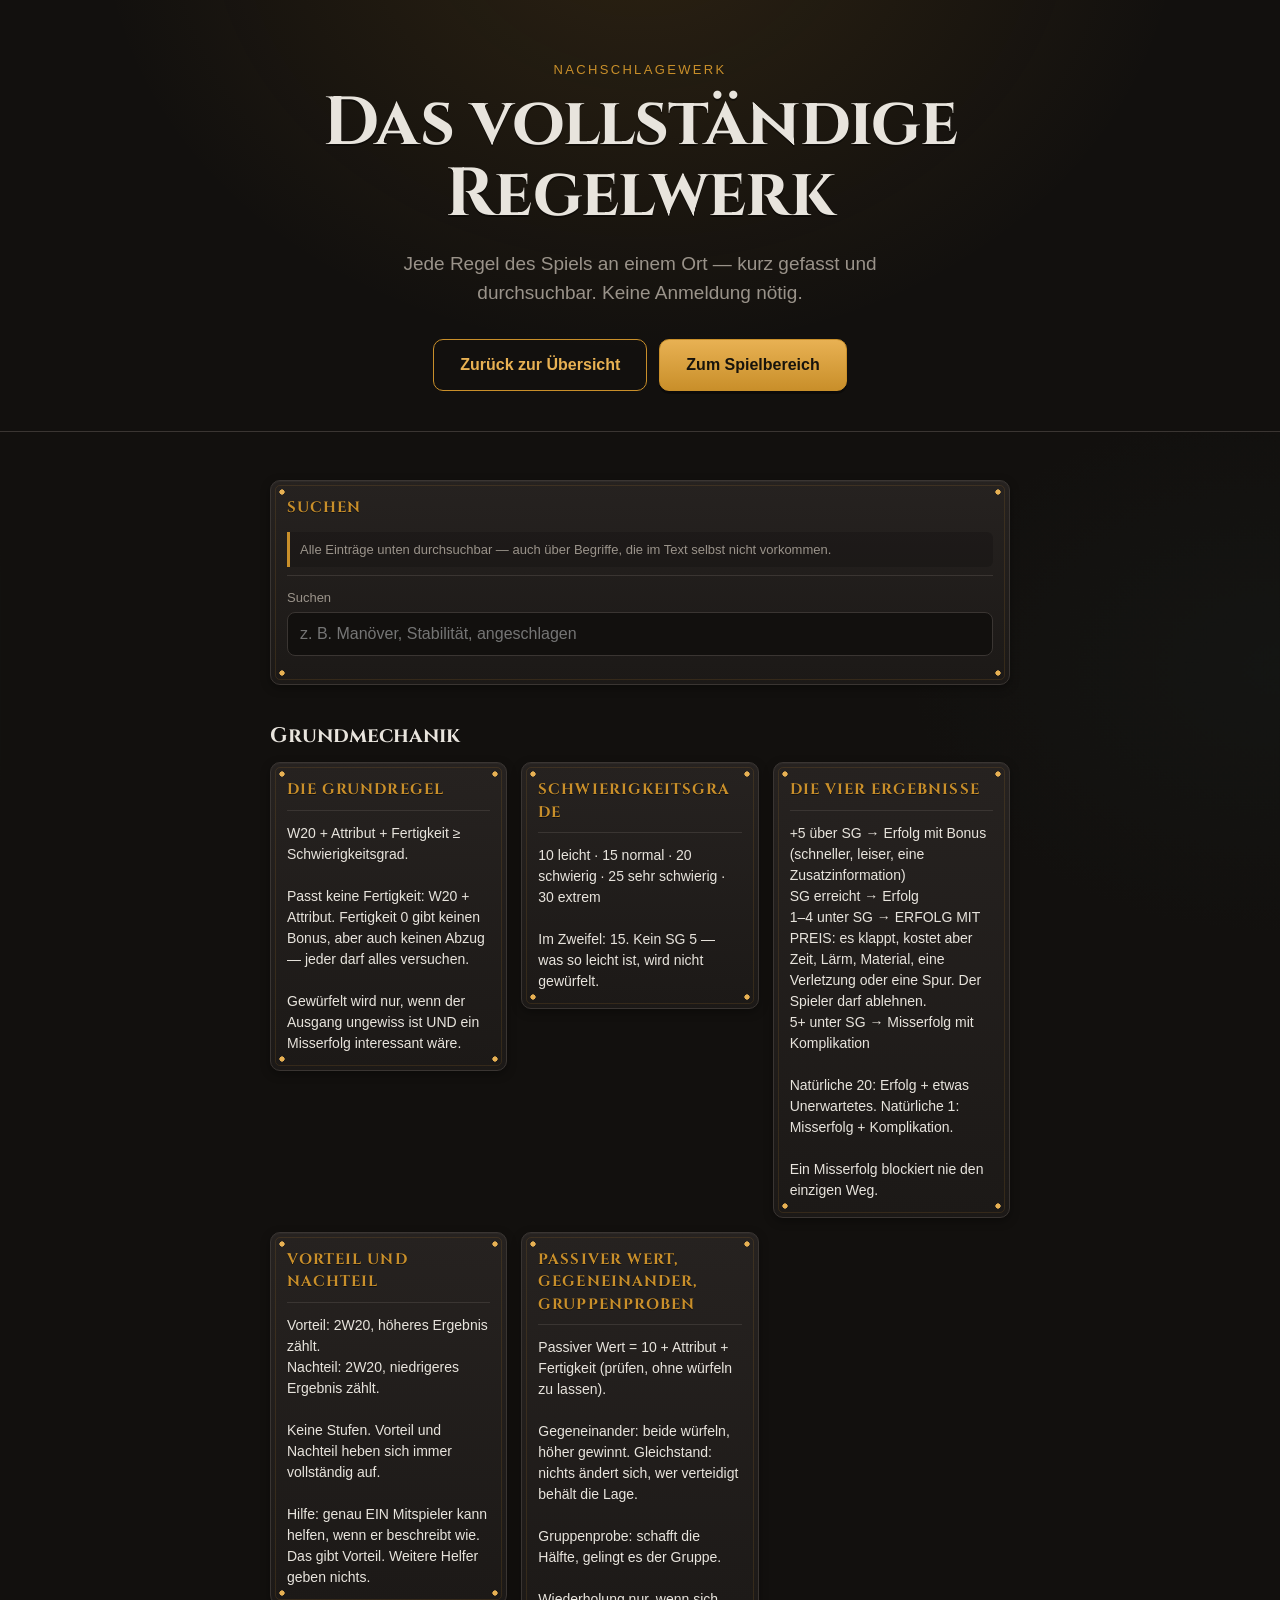
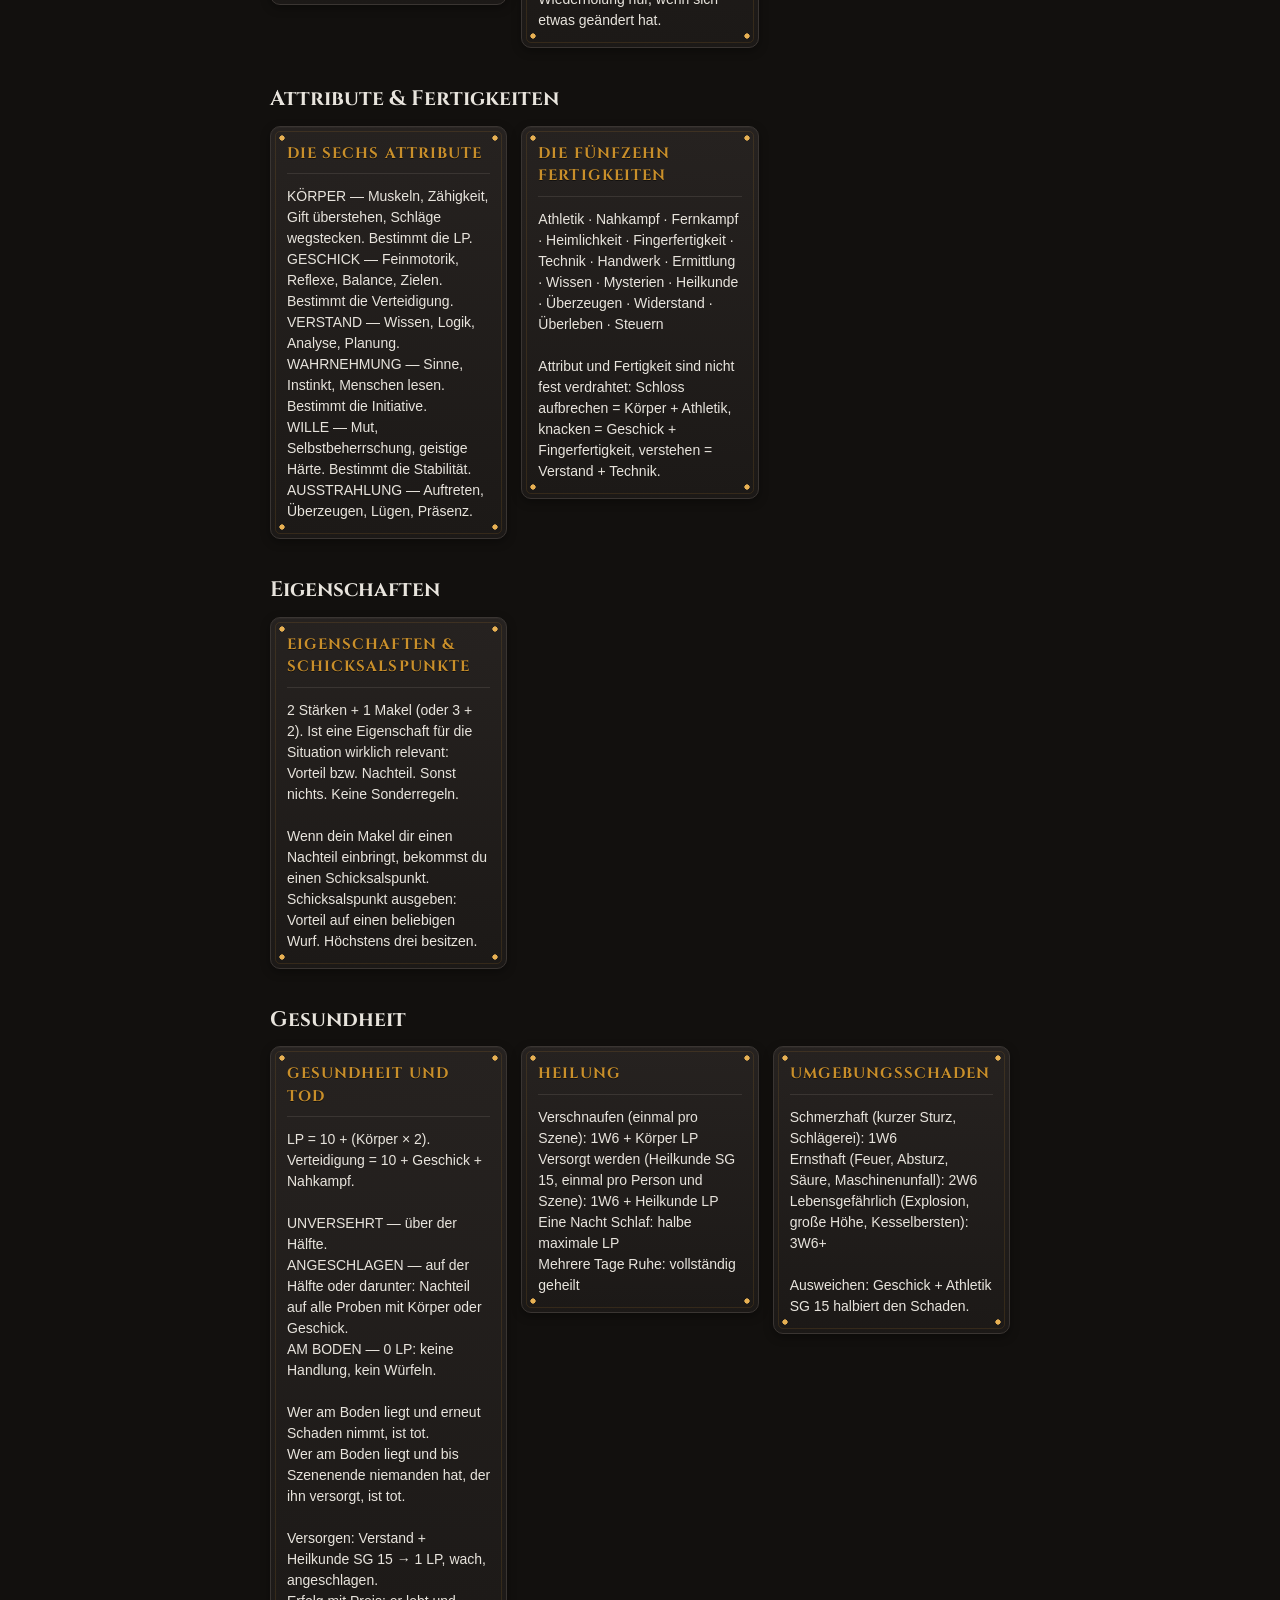
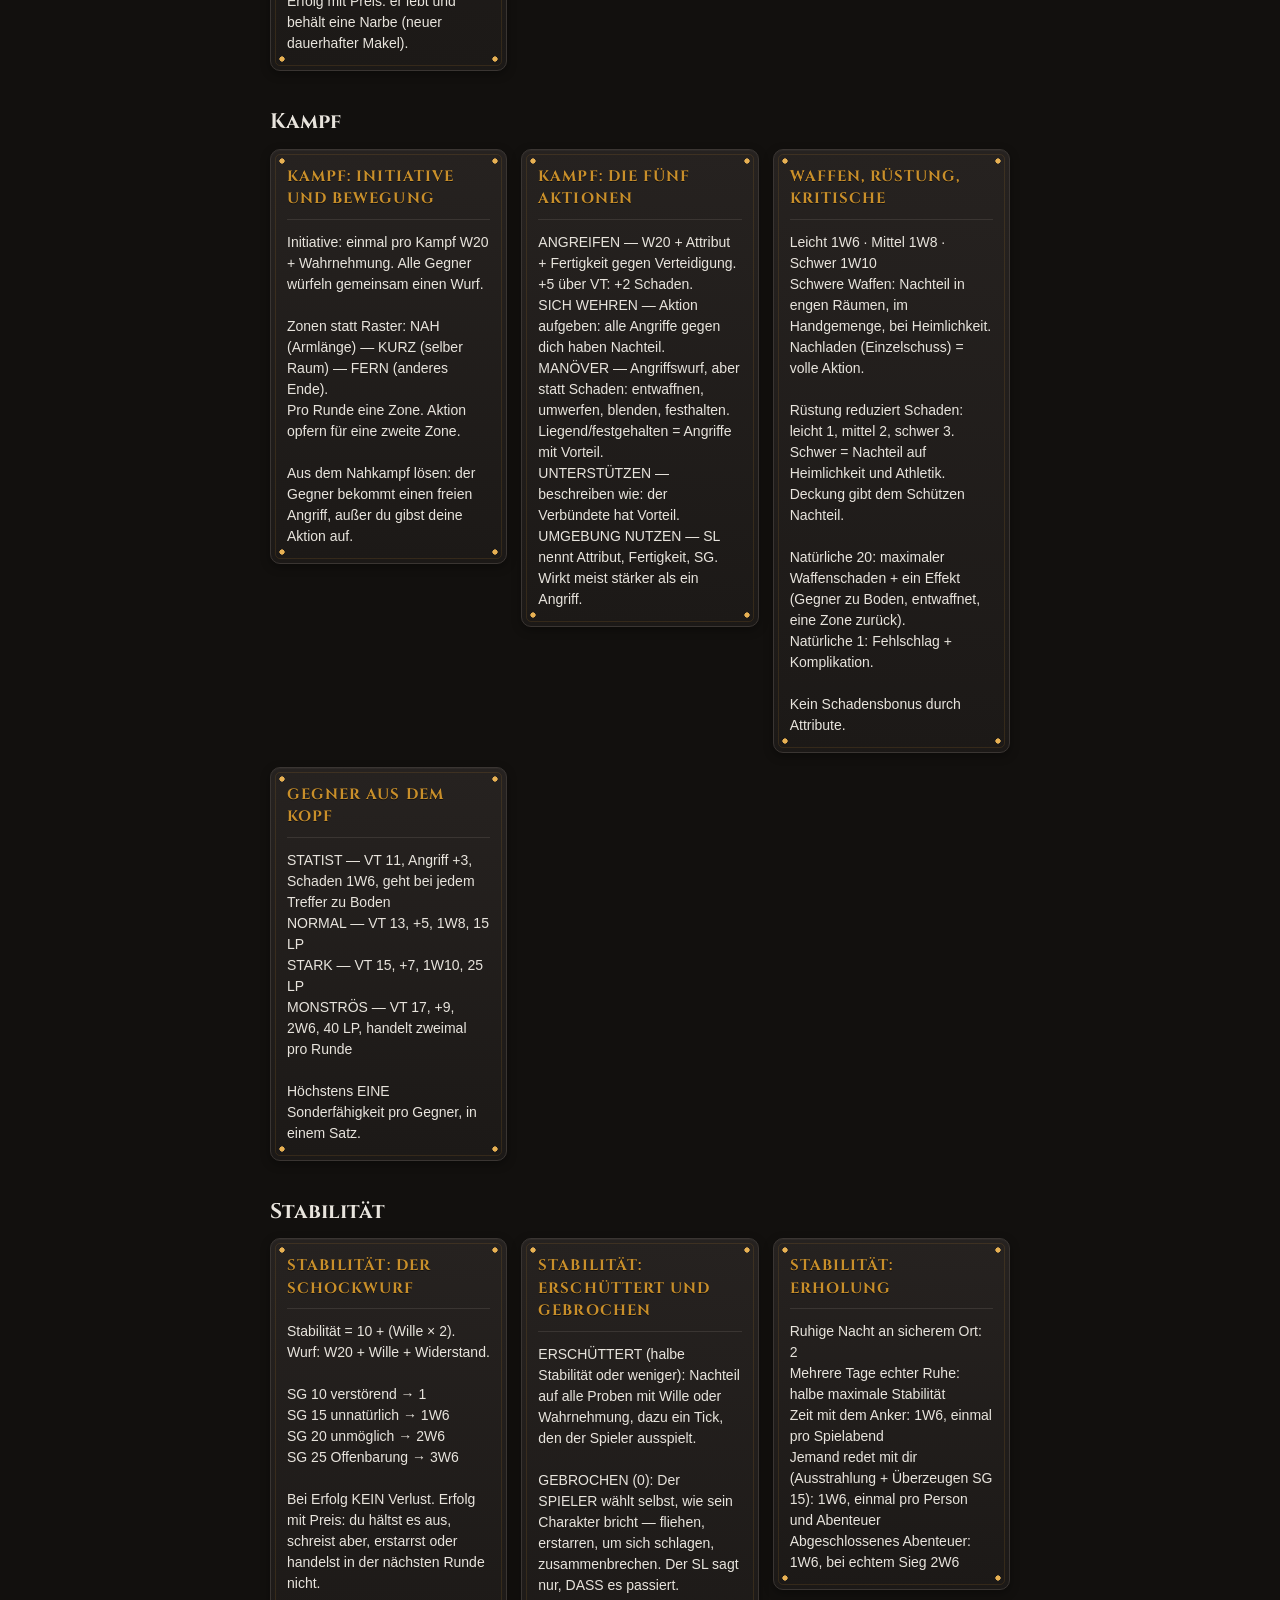
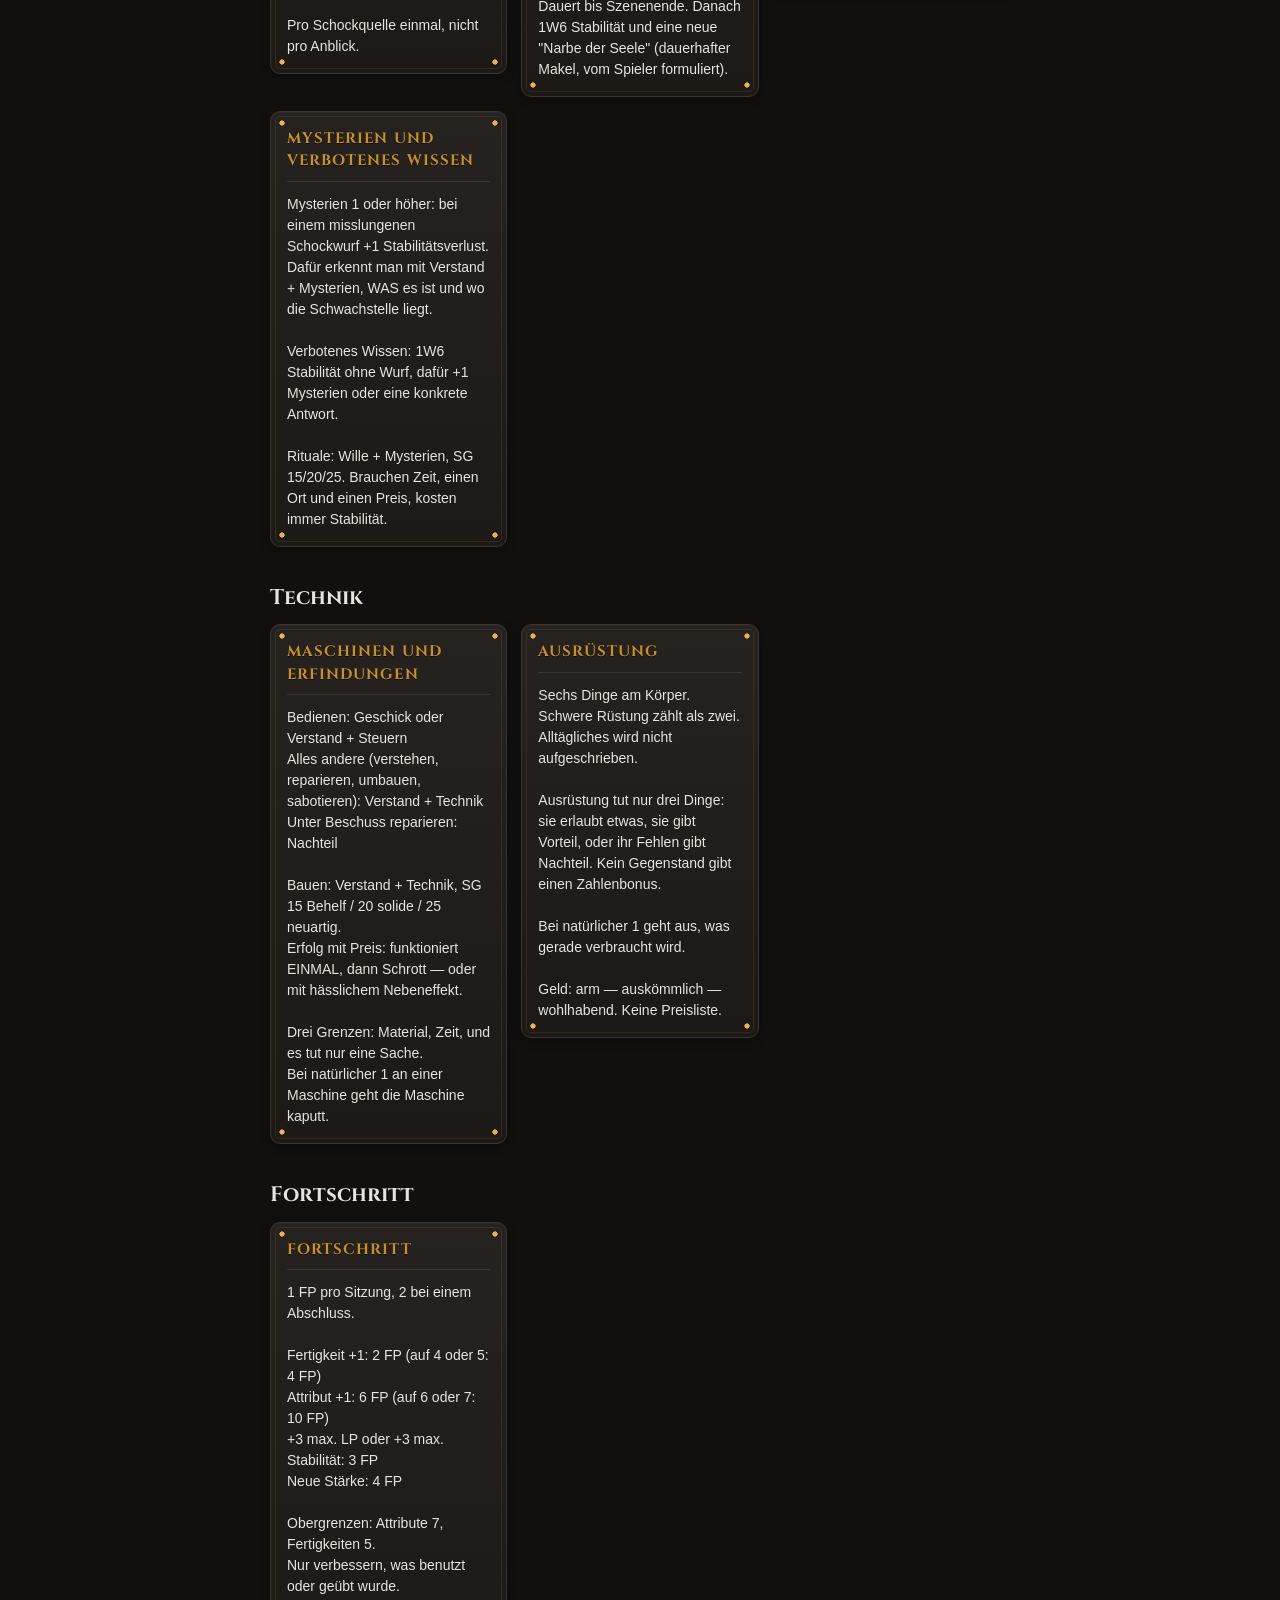
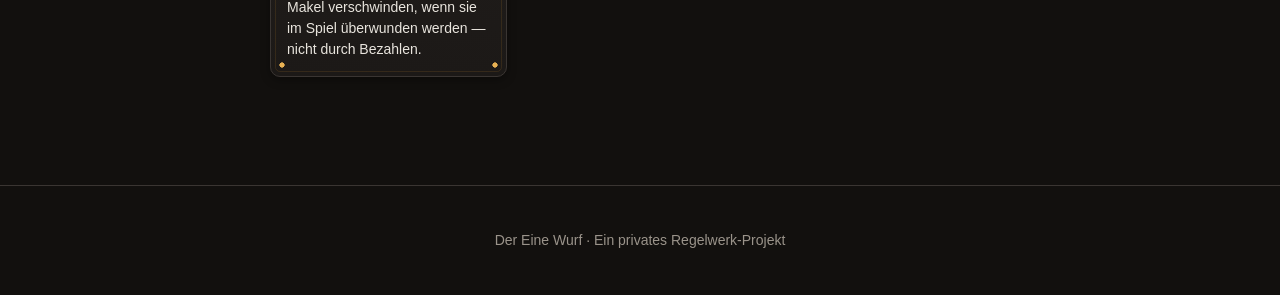
==== regelwerk.html @ 781f80c8 "Mobile Bündigkeit, neutraler Tonfall, Regelwerk auch ohne Anmeldung 1. Mobile Bündigkeit:    - html/" ====
<!DOCTYPE html>
<html lang="de">
<head>
<meta charset="UTF-8">
<meta name="viewport" content="width=device-width, initial-scale=1, viewport-fit=cover">
<title>Der Eine Wurf — vollständiges Regelwerk</title>
<meta name="description" content="Alle Regeln von Der Eine Wurf zum Nachschlagen — kurz, vollständig, durchsuchbar. Keine Anmeldung nötig.">
<meta name="theme-color" content="#12100e">
<link rel="preconnect" href="https://fonts.googleapis.com">
<link rel="preconnect" href="https://fonts.gstatic.com" crossorigin>
<link href="https://fonts.googleapis.com/css2?family=Cinzel:wght@600;700&family=Special+Elite&display=swap" rel="stylesheet">
<link rel="stylesheet" href="stil.css">
<link rel="icon" href="icon-192.png">
</head>
<body class="oeffentlich">

<header class="held" style="padding-bottom:40px">
  <div class="held-innen">
    <p class="held-vorspann">Nachschlagewerk</p>
    <h1>Das vollständige Regelwerk</h1>
    <p class="held-satz">
      Jede Regel des Spiels an einem Ort — kurz gefasst und durchsuchbar.
      Keine Anmeldung nötig.
    </p>
    <div class="held-knoepfe">
      <a class="knopf-gross knopf-hohl" href="index.html">Zurück zur Übersicht</a>
      <a class="knopf-gross" href="spiel.html">Zum Spielbereich</a>
    </div>
  </div>
</header>

<main class="seite">
  <section class="block">
    <div class="karte">
      <div class="karte-kopf">
        <h2>Suchen</h2>
        <span class="hinweis">Alle Einträge unten durchsuchbar — auch über Begriffe, die im Text selbst nicht vorkommen.</span>
      </div>
      <label class="feld">
        <span>Suchen</span>
        <input type="search" id="regel-suche" placeholder="z. B. Manöver, Stabilität, angeschlagen">
      </label>
    </div>

    <div id="regel-liste"></div>
  </section>
</main>

<footer class="fuss">
  <p>Der Eine Wurf · Ein privates Regelwerk-Projekt</p>
</footer>

<script type="module" src="regelwerk.js"></script>
</body>
</html>
---- stil.css ----
/* ============================================================
   DER EINE WURF — gemeinsames Design
   Dunkel, kontraststark, große Tippflächen. Gebaut fürs iPad
   im Halbdunkel am Spieltisch, funktioniert aber auch am
   Rechner und auf dem Telefon.

   Steampunk-Anmutung: Messing, Leder, genietete Platten.
   Alles rein in CSS — keine Bilder, kein Build-Schritt.
   ============================================================ */

:root {
  /* Warmes Schwarz statt kaltem Grau — bei Kerzen- oder
     Lampenlicht wirkt kaltes Grau bläulich und billig */
  --bg:            #12100e;
  --flaeche:       #1c1917;
  --flaeche-hoch:  #262220;
  --linie:         #3a3532;

  --text:          #e8e4dd;
  --text-leise:    #9a938a;

  --messing:       #c98f2a;
  --messing-hell:  #e8b153;
  --rost:          #b4442e;
  --gruen:         #6f9c62;
  /* Grünspan-Türkis statt kaltem Blau — passt zum Messing und
     bleibt trotzdem klar vom Rest unterscheidbar (Zone „Gemeinsam“) */
  --blau:          #4f8f88;
  --blau-hell:     #7bb8ae;

  /* Zusätzliche Farben für die Steampunk-Anmutung */
  --kupfer:        #b5651d;
  --kupfer-hell:   #d98a3d;
  --eisen:         #4a443d;
  --leder:         #191411;
  --leder-hoch:    #221a15;
  --pergament:     #e8dcc0;

  --radius:        10px;
  --tipp:          44px;      /* Mindesthöhe für Finger */

  /* Schriften: Cinzel für Überschriften (geprägte Messingplatte),
     Special Elite fürs Notizbuch (Schreibmaschine). Fällt beides
     sauber auf System-Schriften zurück, falls die Google-Fonts
     nicht laden — z. B. ganz ohne Netz beim ersten Start. */
  --schrift-kopf: 'Cinzel', Georgia, 'Times New Roman', serif;
  --schrift-notiz: 'Special Elite', 'Courier New', monospace;

  color-scheme: dark;
}

/* ------------------------------------------------------------
   WICHTIG: Muss vor allen Layout-Regeln stehen.
   Regeln wie ".anmelde-schirm { display: flex }" sind
   spezifischer als das eingebaute [hidden] des Browsers und
   würden es sonst überschreiben — die vermeintlich versteckten
   Bildschirme blieben dann sichtbar und stapelten sich
   untereinander.
   ------------------------------------------------------------ */
[hidden] { display: none !important; }

* { box-sizing: border-box; }

html, body {
  margin: 0; padding: 0;
  background: var(--bg);
  color: var(--text);
  font-family: -apple-system, BlinkMacSystemFont, "Segoe UI", Roboto, sans-serif;
  font-size: 17px; line-height: 1.5;
  touch-action: manipulation;
  -webkit-text-size-adjust: 100%;
  /* Ein einzelnes zu langes Wort (lange deutsche Komposita,
     eine URL) darf nie die Seite breiter machen als der
     Bildschirm — bricht nötigenfalls mitten im Wort um. */
  overflow-wrap: anywhere;
  /* Sicherheitsnetz: Sollte trotzdem irgendwo ein Element zu
     breit werden, entsteht ein abgeschnittenes Element statt
     einer seitwärts scrollbaren, wackelnden Seite. */
  overflow-x: hidden;
}

/* Ein Hauch Dampf im Hintergrund der ganzen App — sehr schwach,
   damit Text darüber immer noch bequem lesbar bleibt. */
body {
  /* Kein "background-attachment: fixed" — das ist auf iOS Safari
     (dem Zielgerät) ruckelig und kann beim Scrollen zu
     Darstellungsfehlern führen. Der Verlauf scrollt einfach mit,
     das fällt bei so schwacher Deckkraft nicht auf. */
  background:
    radial-gradient(ellipse 900px 500px at 15% -10%, rgba(201,143,42,0.05), transparent 60%),
    radial-gradient(ellipse 700px 500px at 100% 10%, rgba(79,143,136,0.04), transparent 55%),
    var(--bg);
}

a { color: var(--messing-hell); }

h1, h2, .karte-kopf h2, .zone-knopf, .kopf-marke {
  font-family: var(--schrift-kopf);
}

/* ============================================================
   ÖFFENTLICHE SEITE
   ============================================================ */

.held {
  padding: calc(60px + env(safe-area-inset-top)) 20px 60px;
  border-bottom: 1px solid var(--linie);
  background:
    radial-gradient(ellipse at 50% -20%, rgba(201,143,42,0.14), transparent 60%),
    var(--bg);
}

.held-innen { max-width: 720px; margin: 0 auto; text-align: center; }

.held-vorspann {
  margin: 0 0 8px;
  font-size: 13px; letter-spacing: 0.18em; text-transform: uppercase;
  color: var(--messing);
}

.held h1 {
  margin: 0 0 20px;
  font-size: clamp(38px, 9vw, 68px);
  line-height: 1.05;
  letter-spacing: -0.01em;
  font-weight: 700;
  text-shadow: 0 2px 0 rgba(0,0,0,0.4);
}

.held-satz {
  margin: 0 auto 32px;
  max-width: 520px;
  font-size: 19px;
  color: var(--text-leise);
}

.held-knoepfe { display: flex; gap: 12px; justify-content: center; flex-wrap: wrap; }

.knopf-gross {
  display: inline-flex; align-items: center;
  min-height: 52px; padding: 0 26px;
  border: 1px solid var(--messing);
  border-radius: var(--radius);
  background: linear-gradient(180deg, var(--messing-hell), var(--messing));
  color: #17130c;
  font-size: 16px; font-weight: 700;
  text-decoration: none;
  box-shadow: 0 3px 0 rgba(0,0,0,0.35);
}

.knopf-hohl { background: transparent; color: var(--messing-hell); box-shadow: none; }

.seite { max-width: 780px; margin: 0 auto; padding: 0 20px 60px; }

.block { padding: 48px 0; border-bottom: 1px solid var(--linie); }
.block:last-child { border-bottom: none; }

.block h2 {
  margin: 0 0 18px;
  font-size: 14px; letter-spacing: 0.14em; text-transform: uppercase;
  color: var(--messing);
}

h3.unter {
  margin: 36px 0 10px;
  font-size: 21px;
  color: var(--text);
  font-family: var(--schrift-kopf);
}

.gross { font-size: 19px; }
.leise { color: var(--text-leise); font-size: 15px; }

/* Die Grundformel */
.formel {
  margin: 8px 0 10px;
  padding: 24px 16px;
  border: 1px solid var(--messing);
  border-radius: var(--radius);
  background: rgba(201,143,42,0.07);
  text-align: center;
  font-size: clamp(17px, 4.2vw, 26px);
  font-weight: 700;
  letter-spacing: 0.01em;
  font-family: var(--schrift-kopf);
}
.formel-fuss { margin: 0 0 8px; text-align: center; color: var(--text-leise); font-size: 14px; }

/* Info-Karten */
.karten-gitter, .zwei-spalten {
  display: grid; gap: 12px; margin-top: 20px;
  grid-template-columns: repeat(auto-fit, minmax(240px, 1fr));
}

.info-karte {
  padding: 16px;
  border: 1px solid var(--linie); border-left: 3px solid var(--messing);
  border-radius: 0 var(--radius) var(--radius) 0;
  background: linear-gradient(180deg, var(--flaeche-hoch), var(--flaeche));
}
.info-karte h3 { margin: 0 0 6px; font-size: 16px; color: var(--messing-hell); font-family: var(--schrift-kopf); }
.info-karte p  { margin: 0; font-size: 15px; }

/* Fertigkeits-Marken */
.marken { display: flex; flex-wrap: wrap; gap: 6px; margin: 12px 0; }
.marken span {
  padding: 5px 11px;
  border: 1px solid var(--linie); border-radius: 20px;
  background: var(--flaeche);
  font-size: 14px;
}

/* Schwierigkeitsleiste */
.sg-leiste { display: grid; gap: 6px; grid-template-columns: repeat(auto-fit, minmax(110px, 1fr)); }
.sg-leiste > div {
  padding: 12px 8px; text-align: center;
  border: 1px solid var(--linie); border-top: 2px solid var(--messing);
  border-radius: 8px; background: var(--bg);
}
.sg-leiste b { display: block; font-size: 24px; color: var(--messing); font-family: var(--schrift-kopf); }
.sg-leiste span { font-size: 13px; color: var(--text-leise); }

/* --- Wappen: rundes Messing-Emblem für die sechs Attribute auf
   der öffentlichen Regelseite. Reine CSS/SVG-Grafik, kein Bild. --- */
.attribut-schild {
  display: flex; gap: 14px; align-items: center;
}
/* "min-width: 0" statt des Flexbox-Standards "auto": ohne das
   verweigert der Textblock das Schrumpfen unter seine eigene
   Inhaltsbreite und drückt das Wappen auf schmalen Bildschirmen
   aus der Zeile bzw. läuft selbst über den Kartenrand hinaus. */
.attribut-schild-text { min-width: 0; }
.wappen {
  flex: 0 0 auto; width: 52px; height: 52px; border-radius: 50%;
  display: grid; place-items: center;
  background: radial-gradient(circle at 35% 30%, var(--flaeche-hoch), var(--bg) 75%);
  box-shadow: 0 0 0 2px var(--linie), 0 0 0 4px rgba(201,143,42,0.25), 0 2px 6px rgba(0,0,0,0.4);
  color: var(--messing-hell);
}
.wappen svg { width: 26px; height: 26px; }
.attribut-schild-text h3 { margin: 0 0 4px; font-size: 16px; color: var(--messing-hell); font-family: var(--schrift-kopf); }
.attribut-schild-text p  { margin: 0; font-size: 14px; color: var(--text-leise); }

/* --- Schritt-Kette: nummerierte Zeitachse (z. B. Charaktererstellung
   in fünf Schritten) statt einer trockenen Aufzählung. --- */
.schritt-kette { display: flex; flex-direction: column; }
.schritt-glied { display: flex; gap: 16px; padding-bottom: 22px; position: relative; }
.schritt-glied:last-child { padding-bottom: 0; }
.schritt-glied::before {
  /* die Verbindungslinie zum nächsten Glied */
  content: ""; position: absolute; left: 19px; top: 40px; bottom: 0;
  width: 2px; background: var(--linie);
}
.schritt-glied:last-child::before { display: none; }
.schritt-nr {
  flex: 0 0 auto; width: 40px; height: 40px; border-radius: 50%;
  display: grid; place-items: center; z-index: 1;
  background: linear-gradient(180deg, var(--messing-hell), var(--messing));
  color: #17130c; font-family: var(--schrift-kopf); font-weight: 700; font-size: 17px;
  box-shadow: 0 0 0 3px var(--bg);
}
.schritt-text { padding-top: 6px; min-width: 0; }
.schritt-text h3 { margin: 0 0 4px; font-size: 17px; font-family: var(--schrift-kopf); }
.schritt-text p { margin: 0; font-size: 15px; color: var(--text-leise); }

/* Ergebnisleiter */
.ergebnis-leiter { display: grid; gap: 8px; }
.stufe {
  padding: 12px 14px;
  border-left: 4px solid var(--linie);
  background: var(--bg); border-radius: 0 8px 8px 0;
}
.stufe b { display: block; font-size: 15px; margin-bottom: 3px; }
.stufe span { font-size: 15px; color: var(--text-leise); }
.stufe.gut     { border-left-color: var(--gruen); }
.stufe.mittel  { border-left-color: var(--messing); }
.stufe.schlecht{ border-left-color: var(--rost); }

/* Zustandsleiter */
.zustand-leiter { display: grid; gap: 6px; margin: 12px 0; }
.zustand-leiter > div {
  display: flex; gap: 12px; align-items: baseline; flex-wrap: wrap;
  padding: 10px 14px; border-radius: 8px; background: var(--bg);
  border-left: 4px solid var(--gruen);
}
.zustand-leiter .warn   { border-left-color: var(--messing); }
.zustand-leiter .gefahr { border-left-color: var(--rost); }
.zustand-leiter span { font-size: 14px; color: var(--text-leise); }

/* Beispielszene */
.szene {
  padding: 18px;
  border: 1px solid var(--linie); border-radius: var(--radius);
  background: var(--flaeche);
}
.szene p { margin: 0 0 12px; font-size: 16px; }
.szene p:last-child { margin-bottom: 0; }
.wer {
  display: inline-block; min-width: 76px; margin-right: 8px;
  font-size: 12px; font-weight: 700; letter-spacing: 0.06em; text-transform: uppercase;
}
.wer.sl { color: var(--messing); }
.wer.sp { color: var(--blau-hell); }

.block-abschluss { text-align: center; }
.block-abschluss .held-knoepfe { margin-top: 22px; }

.fuss {
  padding: 30px 20px calc(30px + env(safe-area-inset-bottom));
  border-top: 1px solid var(--linie);
  text-align: center; color: var(--text-leise); font-size: 14px;
}

/* ============================================================
   SPIELBEREICH
   ============================================================ */

/* Grosszügig bemessen für den seltenen Fall, dass Speicherleiste
   UND aufgeklappte Würfelleiste gleichzeitig zu sehen sind —
   in den meisten Fällen bleibt dadurch etwas Luft am Fuß der
   Seite, was unkritisch ist. */
.app { padding-bottom: calc(210px + env(safe-area-inset-bottom)); }

/* --- Kopfzeile --- */
.kopf {
  position: sticky; top: 0; z-index: 20;
  display: flex; align-items: center; justify-content: space-between; gap: 12px;
  padding: calc(10px + env(safe-area-inset-top)) 14px 10px;
  background: var(--bg); border-bottom: 1px solid var(--linie);
}
/* Der linke Block (Marke + Rundenname) darf schrumpfen und mit
   "…" abschneiden, statt die Kopfzeile aufzudrücken — ohne
   "min-width: 0" ignoriert ein Flex-Kind das und läuft über,
   z. B. bei einem langen selbstgewählten Rundennamen. */
.kopf > div:first-child { min-width: 0; overflow: hidden; }
.kopf-marke { font-size: 14px; letter-spacing: 0.06em; text-transform: uppercase; color: var(--messing); font-weight: 700; }
.kopf-info {
  font-size: 12px; color: var(--text-leise);
  overflow: hidden; text-overflow: ellipsis; white-space: nowrap;
}
.kopf-rechts { display: flex; align-items: center; gap: 8px; flex: 0 0 auto; flex-wrap: wrap; justify-content: flex-end; }

/* --- Zonenumschalter (Spieler / Geteilt / Spielleiter) --- */
.zonen {
  display: flex; gap: 4px; padding: 8px 10px;
  background: var(--bg); border-bottom: 1px solid var(--linie);
  position: sticky; top: calc(56px + env(safe-area-inset-top)); z-index: 19;
  overflow-x: auto;
}
.zone-knopf {
  flex: 0 0 auto; min-height: var(--tipp); padding: 0 16px;
  border: 1px solid var(--linie); border-radius: var(--radius);
  background: var(--flaeche); color: var(--text-leise);
  font-size: 15px; font-weight: 600; cursor: pointer;
}
.zone-knopf.aktiv { background: linear-gradient(180deg, var(--messing-hell), var(--messing)); border-color: var(--messing); color: #17130c; }
.zone-knopf.geteilt.aktiv { background: linear-gradient(180deg, var(--blau-hell), var(--blau)); border-color: var(--blau); color: #0d1418; }

/* --- Untertabs innerhalb einer Zone --- */
.untertabs { display: flex; gap: 6px; flex-wrap: wrap; margin-bottom: 14px; }
.untertab {
  min-height: 38px; padding: 0 14px;
  border: 1px solid var(--linie); border-radius: 20px;
  background: transparent; color: var(--text-leise);
  font-family: inherit; font-size: 14px; cursor: pointer;
}
.untertab.aktiv { border-color: var(--messing); color: var(--messing-hell); background: rgba(201,143,42,0.1); }

.inhalt { max-width: 980px; margin: 0 auto; padding: 14px 10px 24px; }
.ansicht { display: none; }
.ansicht.aktiv { display: block; }

/* --- Karten — genietete Messingplatten ---
   Vier kleine „Nieten" in den Ecken plus ein doppelter Rahmen
   erzeugen den Eindruck einer angeschraubten Platte, ganz ohne
   Bilder: vier radiale Farbverläufe plus ein Verlauf für die
   Fläche selbst, übereinandergelegt. */
.karte {
  position: relative;
  background:
    radial-gradient(circle 2.6px at 11px 11px, var(--messing-hell) 97%, transparent 100%),
    radial-gradient(circle 2.6px at calc(100% - 11px) 11px, var(--messing-hell) 97%, transparent 100%),
    radial-gradient(circle 2.6px at 11px calc(100% - 11px), var(--messing-hell) 97%, transparent 100%),
    radial-gradient(circle 2.6px at calc(100% - 11px) calc(100% - 11px), var(--messing-hell) 97%, transparent 100%),
    linear-gradient(180deg, var(--flaeche-hoch), var(--flaeche));
  border: 1px solid var(--linie);
  outline: 1px solid rgba(201,143,42,0.14);
  outline-offset: -6px;
  border-radius: var(--radius);
  padding: 16px; margin-bottom: 14px;
  box-shadow: 0 3px 10px rgba(0,0,0,0.35), inset 0 1px 0 rgba(255,255,255,0.03);
}
.karte-kopf {
  display: flex; align-items: baseline; justify-content: space-between;
  gap: 10px; flex-wrap: wrap; margin-bottom: 12px;
  padding-bottom: 8px; border-bottom: 1px solid var(--linie);
}
.karte-kopf h2 {
  margin: 0; font-size: 15px; letter-spacing: 0.07em;
  text-transform: uppercase; color: var(--messing);
  text-shadow: 0 1px 0 rgba(0,0,0,0.5);
}
.karte-geteilt { border-color: rgba(79,143,136,0.5); }
.karte-geteilt .karte-kopf h2 { color: var(--blau-hell); }

/* --- Hinweis im Kartenkopf: eigenes kleines Schild statt
   loser Fließtext direkt unter der Überschrift --- */
.hinweis {
  flex: 1 1 100%; margin-top: 2px;
  padding: 8px 10px;
  border-left: 3px solid var(--messing);
  background: rgba(0,0,0,0.18);
  border-radius: 0 6px 6px 0;
  font-size: 13px; color: var(--text-leise);
}

/* --- Hinweis-Schild: ein umrahmter Kasten für erklärenden Text
   MITTEN in einer Karte — ersetzt den bisherigen Fließtext
   (<p class="leise">) an Stellen, die eine Regel erklären. --- */
.hinweis-schild {
  display: flex; gap: 9px; align-items: flex-start;
  margin: 10px 0; padding: 10px 12px;
  border: 1px dashed var(--kupfer);
  border-radius: 8px;
  background: rgba(181,101,29,0.08);
  font-size: 13px; line-height: 1.45; color: var(--text-leise);
}
.hinweis-schild::before {
  content: "⚙"; flex: 0 0 auto; font-size: 15px; line-height: 1.3;
  color: var(--kupfer-hell);
}
.hinweis-schild b, .hinweis-schild strong { color: var(--text); }

/* --- Warnschild: für Zustandsmeldungen (angeschlagen,
   erschüttert, gebrochen) — fällt bewusst mehr auf als der
   ruhige Hinweis-Kasten. --- */
.warnschild {
  margin: 10px 0; padding: 10px 12px;
  border: 1px solid var(--messing-hell); border-left: 4px solid var(--messing-hell);
  border-radius: 0 8px 8px 0;
  background: rgba(232,177,83,0.09);
  font-size: 14px; line-height: 1.4;
}
.warnschild.kritisch {
  border-color: var(--rost); border-left-color: var(--rost);
  background: rgba(180,68,46,0.14);
}

/* --- Responsives Kartenraster ---
   Gruppiert mehrere Karten so, dass sie auf Tablet/Desktop
   nebeneinander sitzen, auf dem Telefon aber sauber stapeln.
   .karte-breit lässt eine einzelne Karte die volle Breite
   beanspruchen, auch innerhalb des Rasters. */
.bogen-gitter {
  display: grid; gap: 14px; grid-template-columns: 1fr;
  align-items: start;
}
.bogen-gitter .karte,
.bogen-gitter .eintrag { margin-bottom: 0; }
.karte-breit { grid-column: 1 / -1; }

@media (min-width: 700px) {
  .bogen-gitter { grid-template-columns: 1fr 1fr; }
}
@media (min-width: 1100px) {
  .bogen-gitter.gitter-drei { grid-template-columns: 1fr 1fr 1fr; }
}

/* --- Felder --- */
.feld { display: block; margin-bottom: 12px; }
.feld > span { display: block; margin-bottom: 4px; font-size: 13px; color: var(--text-leise); }

.feld input, .feld textarea, .feld select,
.zeile-eingabe input, .zeile-eingabe select {
  width: 100%; min-height: var(--tipp); padding: 10px 12px;
  border: 1px solid var(--linie); border-radius: 8px;
  background: var(--bg); color: var(--text);
  font-family: inherit; font-size: 16px;  /* unter 16px zoomt iOS hinein */
  resize: vertical;
}
.feld textarea { min-height: 64px; line-height: 1.45; }
.feld input:focus, .feld textarea:focus, .feld select:focus { outline: 2px solid var(--messing); outline-offset: -2px; }
.feld-betont input, .feld-betont textarea { border-color: var(--rost); }

.zeile-eingabe { display: flex; gap: 8px; margin-bottom: 10px; flex-wrap: wrap; }
.zeile-eingabe input, .zeile-eingabe select { flex: 1; min-width: 140px; }

/* --- Notizbuch: liniertes Blatt in Leder-Optik.
   Reine CSS-Musterung — ein sich wiederholender Verlauf simuliert
   die Linien, die Zeilenhöhe ist auf den Abstand abgestimmt. --- */
.notizbuch-feld {
  width: 100%; min-height: 200px; padding: 14px 16px 14px 44px;
  border: 1px solid var(--linie); border-radius: 8px;
  background:
    repeating-linear-gradient(var(--leder) 0 31px, rgba(232,220,192,0.08) 31px 32px),
    linear-gradient(180deg, var(--leder-hoch), var(--leder));
  color: var(--pergament);
  font-family: var(--schrift-notiz); font-size: 15px; line-height: 32px;
  resize: vertical;
  position: relative;
  box-shadow: inset 0 0 0 1px rgba(0,0,0,0.3);
}
.notizbuch-feld:focus { outline: 2px solid var(--kupfer); outline-offset: -2px; }
.notizbuch-umriss { position: relative; }
.notizbuch-umriss::before {
  /* der rote Merkfaden am linken Rand, wie in einem alten Kladdenheft */
  content: ""; position: absolute; left: 32px; top: 8px; bottom: 8px; width: 1px;
  background: rgba(180,68,46,0.45); z-index: 1; pointer-events: none;
}

/* --- Knöpfe --- */
.knopf, .knopf-klein {
  border: 1px solid var(--linie); border-radius: 8px;
  background: var(--flaeche-hoch); color: var(--text);
  font-family: inherit; font-weight: 600; cursor: pointer;
}
.knopf { min-height: var(--tipp); padding: 0 18px; font-size: 15px; }
.knopf-klein { min-height: 34px; padding: 0 12px; font-size: 13px; }
.knopf:active, .knopf-klein:active { background: var(--messing); color: #17130c; }
.knopf-haupt { background: linear-gradient(180deg, var(--messing-hell), var(--messing)); border-color: var(--messing); color: #17130c; box-shadow: 0 2px 0 rgba(0,0,0,0.3); }
.knopf-haupt:active { background: var(--messing); box-shadow: none; transform: translateY(2px); }
.knopf-gefahr { border-color: var(--rost); color: #e59b8a; }
.knopf:disabled, .knopf-klein:disabled { opacity: 0.4; cursor: not-allowed; }

.knopf-gitter { display: grid; grid-template-columns: repeat(auto-fill, minmax(150px, 1fr)); gap: 8px; }
.knopf-gitter button {
  min-height: 52px; border: 1px solid var(--linie); border-radius: 8px;
  background: var(--flaeche-hoch); color: var(--text);
  font-family: inherit; font-size: 15px; font-weight: 600; cursor: pointer;
}
.knopf-gitter button:active { background: var(--messing); color: #17130c; }

/* --- Listen --- */
.liste { list-style: none; margin: 0; padding: 0; }
.liste li {
  display: flex; align-items: flex-start; gap: 10px;
  padding: 10px 0; border-top: 1px solid var(--linie); font-size: 15px;
}
.liste li:first-child { border-top: none; }
.loeschen {
  flex: 0 0 auto; width: 30px; height: 30px;
  border: 1px solid var(--linie); border-radius: 6px;
  background: transparent; color: var(--text-leise);
  font-size: 16px; line-height: 1; cursor: pointer;
}
.loeschen:active { border-color: var(--rost); color: var(--rost); }
.zeit { color: var(--messing); font-variant-numeric: tabular-nums; flex: 0 0 auto; font-size: 13px; }

/* --- Punkteverteilung im Charakterbaukasten --- */
.punkte-anzeige {
  display: flex; align-items: baseline; gap: 8px;
  padding: 10px 12px; margin-bottom: 12px;
  border: 1px solid var(--linie); border-radius: 8px; background: var(--bg);
}
.punkte-anzeige .zahl { font-size: 22px; font-weight: 700; font-variant-numeric: tabular-nums; }
.punkte-anzeige.passt .zahl  { color: var(--gruen); }
.punkte-anzeige.offen .zahl  { color: var(--messing); }
.punkte-anzeige.zuviel .zahl { color: var(--rost); }

.stufen-zeile {
  display: flex; align-items: center; gap: 8px; flex-wrap: wrap;
  padding: 7px 4px; border-top: 1px solid var(--linie);
}
.stufen-zeile:nth-of-type(even) { background: rgba(255,255,255,0.015); }
.stufen-zeile:first-of-type { border-top: none; }
.stufen-zeile .bez { flex: 1 1 auto; font-size: 15px; min-width: 110px; }
.stufen-zeile .stand {
  min-width: 32px; text-align: center;
  font-size: 19px; font-weight: 700; font-variant-numeric: tabular-nums;
}
.stufen-zeile button {
  width: 40px; height: 40px;
  border: 1px solid var(--linie); border-radius: 8px;
  background: var(--flaeche-hoch); color: var(--text);
  font-size: 20px; cursor: pointer;
}
.stufen-zeile button:disabled { opacity: 0.25; }
.stufen-zeile .kosten { font-size: 12px; color: var(--messing); min-width: 44px; text-align: right; }

/* --- Zähler (LP, Stabilität, Schicksal) --- */
.zaehler { display: flex; align-items: center; gap: 10px; margin-bottom: 10px; flex-wrap: wrap; }
.zaehler > .titel { flex: 0 0 96px; font-size: 13px; color: var(--text-leise); }
/* Auf schmalen Bildschirmen (LP/Stabilität/Schicksal-Zeile) passt
   Titel + zwei Knöpfe + Messgerät + Zustandstext nicht in eine
   Zeile. Statt eng zu stauchen: Titel bekommt eine eigene Zeile,
   der Rest bricht darunter sauber um. */
@media (max-width: 420px) {
  .zaehler > .titel { flex: 1 1 100%; }
}
.zaehler button {
  width: 44px; height: 44px;
  border: 1px solid var(--linie); border-radius: 8px;
  background: var(--flaeche-hoch); color: var(--text); font-size: 20px; cursor: pointer;
}
.zaehler .stand { flex: 1; text-align: center; font-size: 20px; font-weight: 700; font-variant-numeric: tabular-nums; min-width: 80px; }

.zustand { font-size: 13px; font-weight: 700; }
.zustand.ok      { color: var(--gruen); }
.zustand.warnung { color: var(--messing-hell); }
.zustand.gefahr  { color: var(--rost); }

/* --- Messgerät: ein rundes Druckmessgerät statt trockener Zahl.
   Der Füllstand kommt über einen Kegelverlauf (conic-gradient),
   dessen Anteil per Inline-Style „--pct" gesetzt wird. --- */
.messgeraet {
  --farbe: var(--messing);
  flex: 0 0 auto; width: 62px; height: 62px; border-radius: 50%;
  padding: 5px;
  background: conic-gradient(var(--farbe) var(--pct, 50%), var(--eisen) 0);
  box-shadow: 0 0 0 2px var(--linie), 0 3px 8px rgba(0,0,0,0.45);
}
.messgeraet .zeiger-zahl {
  width: 100%; height: 100%; border-radius: 50%;
  background: radial-gradient(circle at 35% 30%, var(--flaeche-hoch), var(--bg) 75%);
  display: grid; place-items: center; text-align: center;
  font-size: 15px; font-weight: 700; font-variant-numeric: tabular-nums; line-height: 1.15;
}
.messgeraet .zeiger-zahl small { display: block; font-size: 10px; font-weight: 500; color: var(--text-leise); }
.messgeraet.ok      { --farbe: var(--gruen); }
.messgeraet.warnung { --farbe: var(--messing-hell); }
.messgeraet.gefahr  { --farbe: var(--rost); }

/* --- Werte-Gitter (Übersicht) --- */
.werte-gitter { display: grid; grid-template-columns: repeat(auto-fill, minmax(96px, 1fr)); gap: 8px; margin-bottom: 12px; }
.wert-kachel {
  padding: 9px 8px; text-align: center;
  border: 1px solid var(--linie); border-top: 2px solid var(--messing);
  border-radius: 8px; background: var(--bg);
  font-family: inherit; color: var(--text);
}
button.wert-kachel { cursor: pointer; }
button.wert-kachel:active { background: rgba(201,143,42,0.18); border-top-color: var(--messing-hell); }
.wert-kachel span { display: block; font-size: 11px; text-transform: uppercase; letter-spacing: 0.04em; color: var(--text-leise); }
.wert-kachel b { font-size: 20px; font-variant-numeric: tabular-nums; }

/* --- Uhr --- */
.uhr { display: flex; gap: 12px; margin-bottom: 12px; }
.uhr button {
  width: 52px; height: 52px;
  border: 2px solid var(--linie); border-radius: 50%;
  background: transparent; color: var(--text-leise);
  font-size: 18px; font-weight: 700; cursor: pointer;
}
.uhr button.voll { background: var(--rost); border-color: var(--rost); color: #fff; }

/* --- Einträge (Journal, Indizien, Welt) --- */
.eintrag {
  padding: 12px; margin-bottom: 10px;
  border: 1px solid var(--linie); border-left: 3px solid var(--eisen);
  border-radius: 0 8px 8px 0; background: var(--flaeche-hoch);
}
.eintrag-kopf { display: flex; align-items: baseline; gap: 8px; flex-wrap: wrap; margin-bottom: 6px; }
.eintrag-kopf h4 { margin: 0; font-size: 16px; flex: 1; font-family: var(--schrift-kopf); }
.eintrag p { margin: 0; font-size: 15px; white-space: pre-line; }
.eintrag-fuss { margin-top: 8px; display: flex; gap: 8px; align-items: center; flex-wrap: wrap; }

.marke {
  padding: 3px 9px; border-radius: 20px;
  font-size: 11px; font-weight: 700; text-transform: uppercase; letter-spacing: 0.05em;
  border: 1px solid var(--linie); color: var(--text-leise);
}
.marke.journal { border-color: var(--blau-hell); color: var(--blau-hell); }
.marke.indiz   { border-color: var(--messing); color: var(--messing); }
.marke.ort     { border-color: var(--gruen); color: var(--gruen); }
.marke.nsc     { border-color: var(--text-leise); }
.marke.sl      { border-color: var(--rost); color: var(--rost); }

/* --- Regeln --- */
.regel-text { margin: 0; font-size: 14px; white-space: pre-line; line-height: 1.5; }

/* --- Tabellen --- */
.tabellen-gruppe { margin-bottom: 16px; }
.tabellen-gruppe > h3 { margin: 0 0 8px; font-size: 13px; letter-spacing: 0.06em; text-transform: uppercase; color: var(--text-leise); }
.tabellen-reihe { display: flex; align-items: center; gap: 8px; padding: 6px 0; border-top: 1px solid var(--linie); }
.tabellen-reihe:first-of-type { border-top: none; }
.tabellen-reihe .name { flex: 1; font-size: 15px; }
.tabellen-reihe .anzahl { font-size: 12px; color: var(--text-leise); }
.ergebnis-zeile { padding: 8px 0; border-top: 1px solid var(--linie); }
.ergebnis-zeile:first-child { border-top: none; }
.ergebnis-zeile .label { display: block; font-size: 12px; color: var(--text-leise); }
.ergebnis-zeile .wert { font-size: 17px; }

/* --- Bodenleisten ---
   Speicherleiste und Würfelleiste stapeln sich hier in einem
   GEMEINSAMEN fixen Container. So braucht es kein Verrechnen von
   Pixelabständen zwischen beiden — welche Zeile gerade wie hoch
   ist (Würfelleiste ein- oder aufgeklappt, Speicherleiste
   sichtbar oder nicht), regelt ganz normaler Dokumentfluss. */
.bodenleisten { position: fixed; left: 0; right: 0; bottom: 0; z-index: 30; }

/* --- Speicherleiste ---
   Fällt bewusst auf: Offene Änderungen sollen nicht übersehen
   werden. */
.speicherleiste {
  display: flex; align-items: center; justify-content: space-between;
  gap: 12px; flex-wrap: wrap;
  margin: 0 10px 10px;
  padding: 10px 12px;
  border: 1px solid var(--rost);
  border-radius: var(--radius);
  background: #2a1a15;
  box-shadow: 0 6px 20px rgba(0,0,0,0.5);
}
.speicherleiste #speicher-text { font-size: 14px; font-weight: 600; color: #e59b8a; }
.speicherleiste .knopf { min-height: 40px; }

/* Wenn gespeichert wurde, kurz grün bestätigen */
.speicherleiste.fertig { border-color: var(--gruen); background: #16210f; }
.speicherleiste.fertig #speicher-text { color: var(--gruen); }

/* Der Speichern-Knopf, der oben in jeder Ansicht steht */
.speichern-oben {
  display: flex; align-items: center; gap: 10px; flex-wrap: wrap;
  margin-bottom: 12px;
}
.speichern-oben .stand-text { font-size: 13px; color: var(--text-leise); }
.speichern-oben .offen { color: var(--messing-hell); font-weight: 600; }

/* --- Würfelleiste ---
   Standardmäßig eingeklappt: nur die Kopfzeile mit dem Schalter
   ist zu sehen. Wer wirklich in der App würfeln will, klappt sie
   per Schalter auf — die meisten Runden würfeln mit echten
   Würfeln am Tisch und brauchen hier nur die Boni. */
.wuerfelleiste {
  padding: 0 10px calc(0px + env(safe-area-inset-bottom));
  background: var(--flaeche); border-top: 1px solid var(--linie);
}
.wuerfel-kopf {
  display: flex; align-items: center; gap: 10px;
  max-width: 900px; margin: 0 auto; padding: 9px 0;
}
.wuerfel-marke { flex: 0 0 auto; font-size: 13px; font-weight: 700; color: var(--messing); letter-spacing: 0.04em; }
/* "min-width: 0" erlaubt dem Text zu schrumpfen bzw. innerhalb
   seiner Zeile umzubrechen, statt den Schalter aus der Leiste
   auf schmalen Bildschirmen herauszudrücken. */
.wuerfel-kopf .schalter-text { flex: 1; min-width: 0; font-size: 12px; color: var(--text-leise); }
.wuerfel-koerper { padding-bottom: 10px; }
/* Auf schmalen Bildschirmen bricht die Zeile um: die drei
   Modus-Knöpfe zuerst in voller Breite, Bonus/SG/Würfeln-Knopf
   darunter — statt sich gegenseitig zu stauchen. */
.wuerfel-zeile { display: flex; flex-wrap: wrap; align-items: flex-end; gap: 8px; max-width: 900px; margin: 0 auto; }
.segment { display: flex; flex: 1 1 100%; border: 1px solid var(--linie); border-radius: 8px; overflow: hidden; }
.segment button {
  flex: 1; min-height: var(--tipp); padding: 0 6px; border: none;
  background: var(--bg); color: var(--text-leise);
  font-family: inherit; font-size: 13px; font-weight: 600; cursor: pointer;
}
.segment button.aktiv { background: var(--messing); color: #17130c; }
.mini-feld { display: flex; flex: 1 1 66px; flex-direction: column; gap: 2px; width: 66px; }
.mini-feld span { font-size: 11px; color: var(--text-leise); }
.mini-feld input {
  min-height: var(--tipp); padding: 6px 8px;
  border: 1px solid var(--linie); border-radius: 8px;
  background: var(--bg); color: var(--text);
  font-family: inherit; font-size: 16px; text-align: center;
}
.knopf-wuerfeln {
  flex: 1; min-height: var(--tipp); border: none; border-radius: 8px;
  background: linear-gradient(180deg, var(--messing-hell), var(--messing)); color: #17130c;
  font-family: inherit; font-size: 17px; font-weight: 700; cursor: pointer;
}
.wuerfel-ergebnis { display: flex; align-items: baseline; gap: 10px; margin: 8px auto 0; max-width: 900px; min-height: 24px; }
.wuerfel-zahl { font-size: 24px; font-weight: 700; font-variant-numeric: tabular-nums; color: var(--messing-hell); }
.wuerfel-text { font-size: 14px; color: var(--text-leise); }
.wuerfel-text.erfolg { color: var(--gruen); }
.wuerfel-text.preis { color: var(--messing-hell); }
.wuerfel-text.misserfolg { color: var(--rost); }

/* --- Schalter (Kippschalter/Hebel) ---
   Für „Würfeln in der App" und ähnliche Ein/Aus-Einstellungen. */
.schalter { position: relative; flex: 0 0 auto; width: 48px; height: 28px; display: inline-block; }
.schalter input {
  position: absolute; inset: 0; margin: 0; opacity: 0; cursor: pointer; width: 100%; height: 100%;
}
.schalter .lauf {
  position: absolute; inset: 0;
  background: var(--bg); border: 1px solid var(--linie); border-radius: 16px;
  transition: background-color 0.15s, border-color 0.15s;
}
.schalter .griff {
  position: absolute; top: 2px; left: 2px; width: 22px; height: 22px;
  border-radius: 50%; background: var(--eisen);
  box-shadow: 0 1px 3px rgba(0,0,0,0.6);
  transition: transform 0.15s, background-color 0.15s;
}
.schalter input:checked ~ .lauf { background: var(--messing); border-color: var(--messing); }
.schalter input:checked ~ .lauf .griff { transform: translateX(20px); background: #fff6e6; }
.schalter input:focus-visible ~ .lauf { outline: 2px solid var(--messing-hell); outline-offset: 2px; }

/* --- Anmeldung --- */
.anmelde-schirm {
  min-height: 100vh; display: flex; align-items: center; justify-content: center;
  padding: 24px;
}
.anmelde-karte {
  width: 100%; max-width: 400px; padding: 24px;
  border: 1px solid var(--linie); border-radius: var(--radius);
  background:
    radial-gradient(circle 2.6px at 11px 11px, var(--messing-hell) 97%, transparent 100%),
    radial-gradient(circle 2.6px at calc(100% - 11px) 11px, var(--messing-hell) 97%, transparent 100%),
    radial-gradient(circle 2.6px at 11px calc(100% - 11px), var(--messing-hell) 97%, transparent 100%),
    radial-gradient(circle 2.6px at calc(100% - 11px) calc(100% - 11px), var(--messing-hell) 97%, transparent 100%),
    linear-gradient(180deg, var(--flaeche-hoch), var(--flaeche));
  box-shadow: 0 8px 30px rgba(0,0,0,0.4);
}
.anmelde-karte h1 { margin: 0 0 6px; font-size: 26px; }
.anmelde-karte .leise { margin-bottom: 20px; }
.fehler { margin: 10px 0 0; padding: 10px 12px; border-radius: 8px; background: rgba(180,68,46,0.15); color: #e59b8a; font-size: 14px; }
.wechsel { margin-top: 16px; text-align: center; font-size: 14px; }

/* --- Ladeanzeige --- */
.laden { padding: 60px 20px; text-align: center; color: var(--text-leise); }

@media (min-width: 760px) {
  .inhalt { padding: 18px; }
}
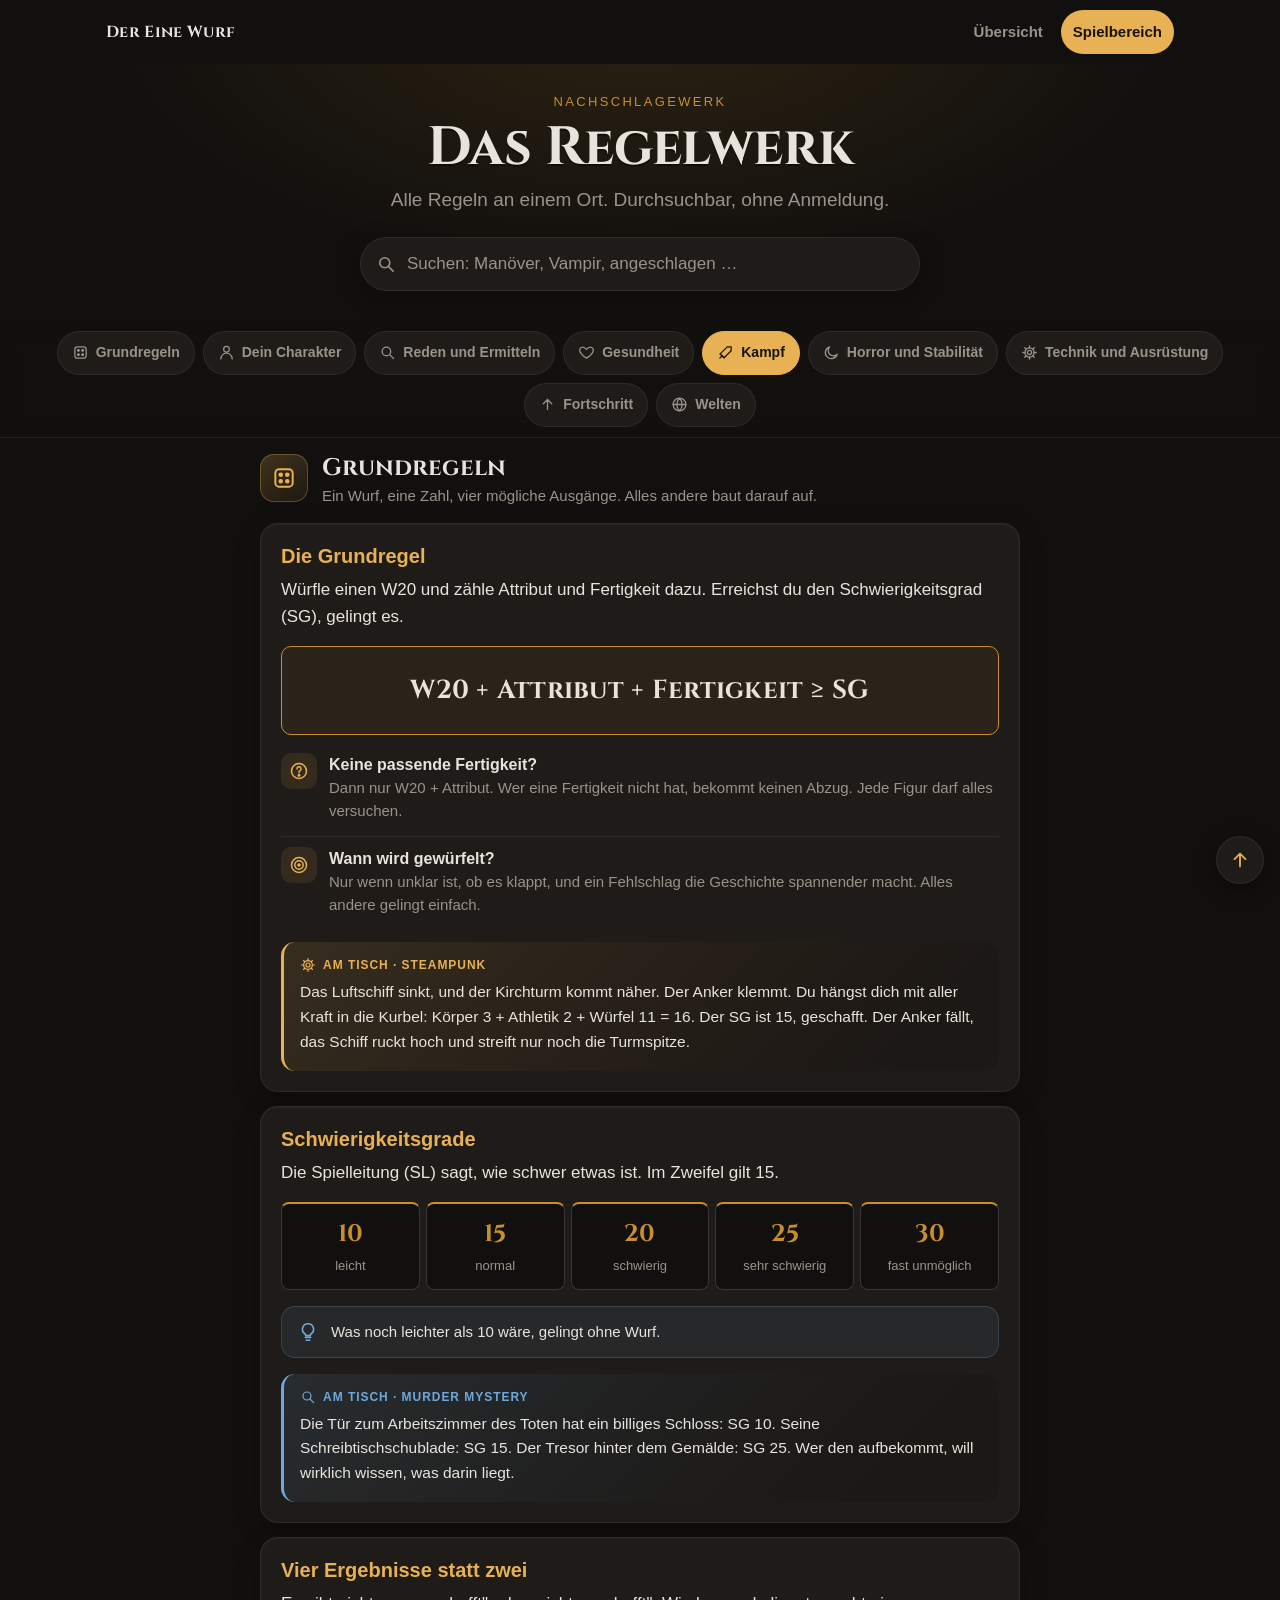
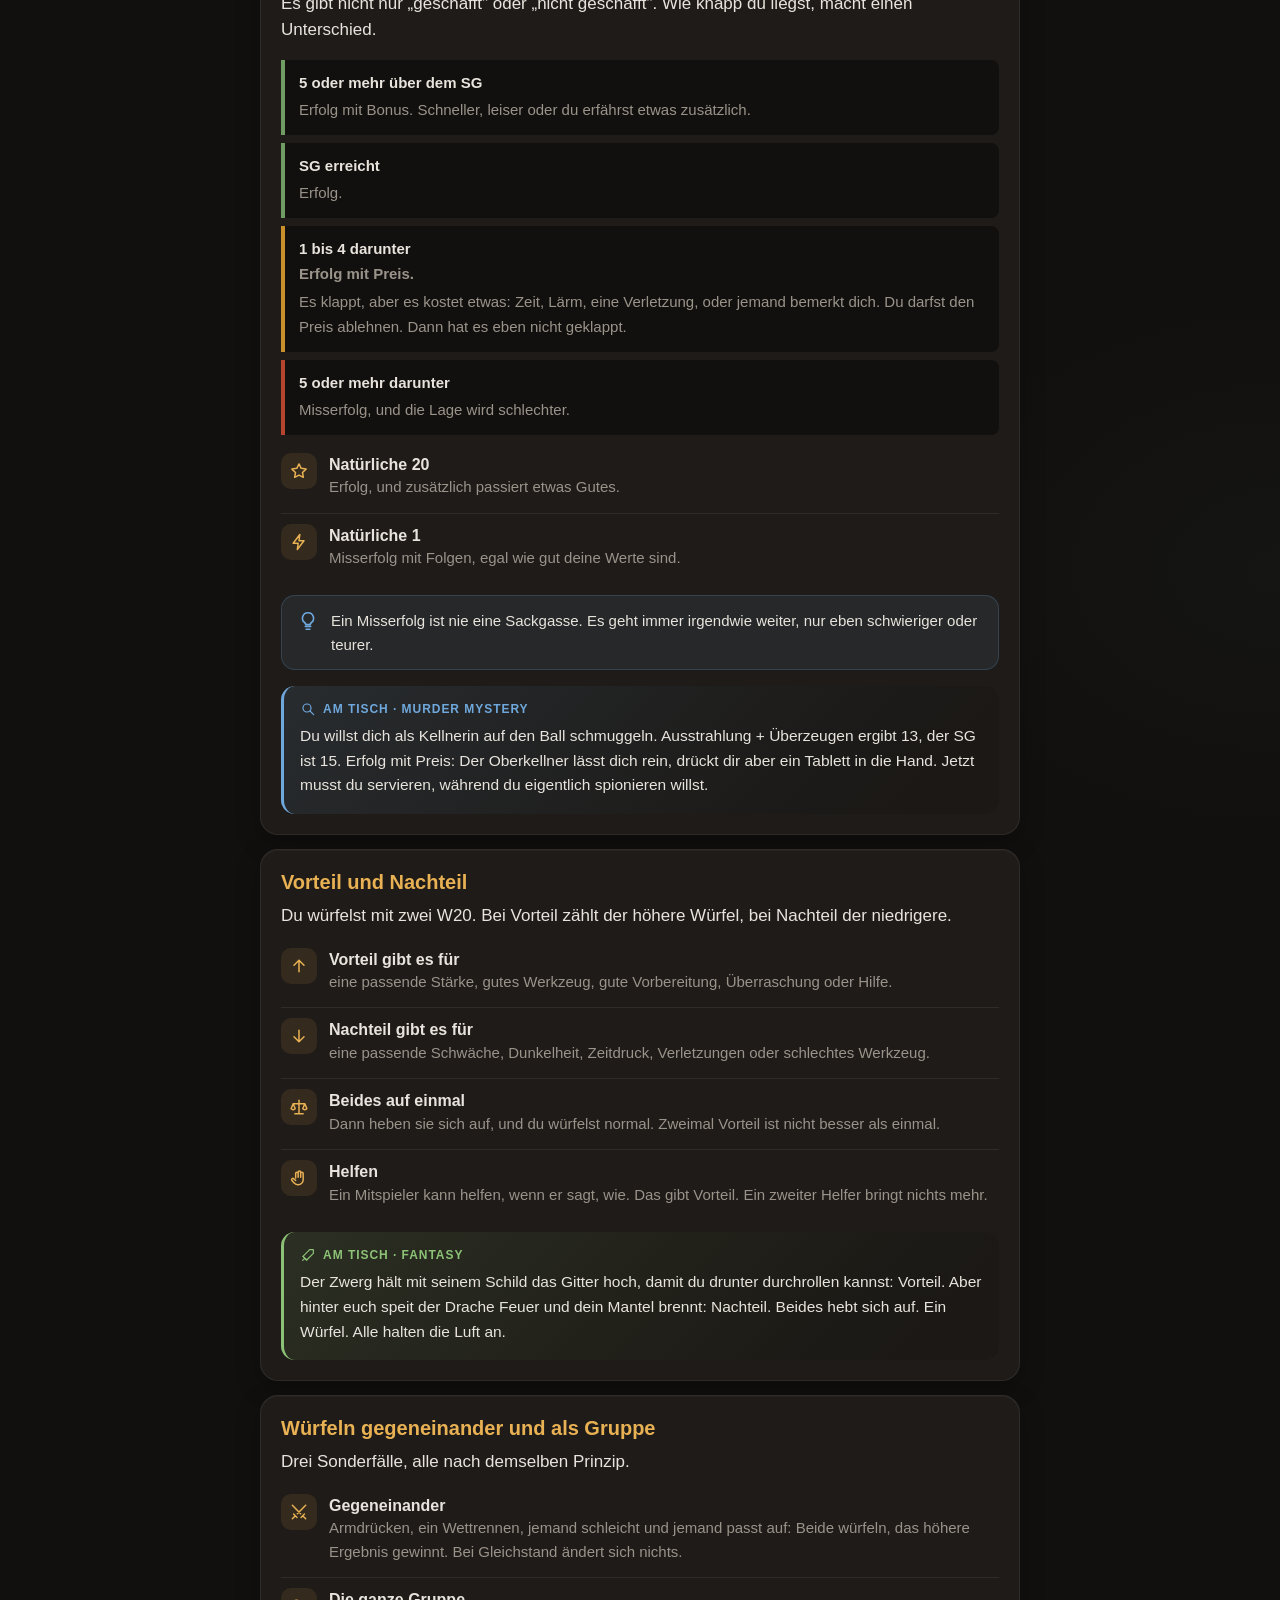
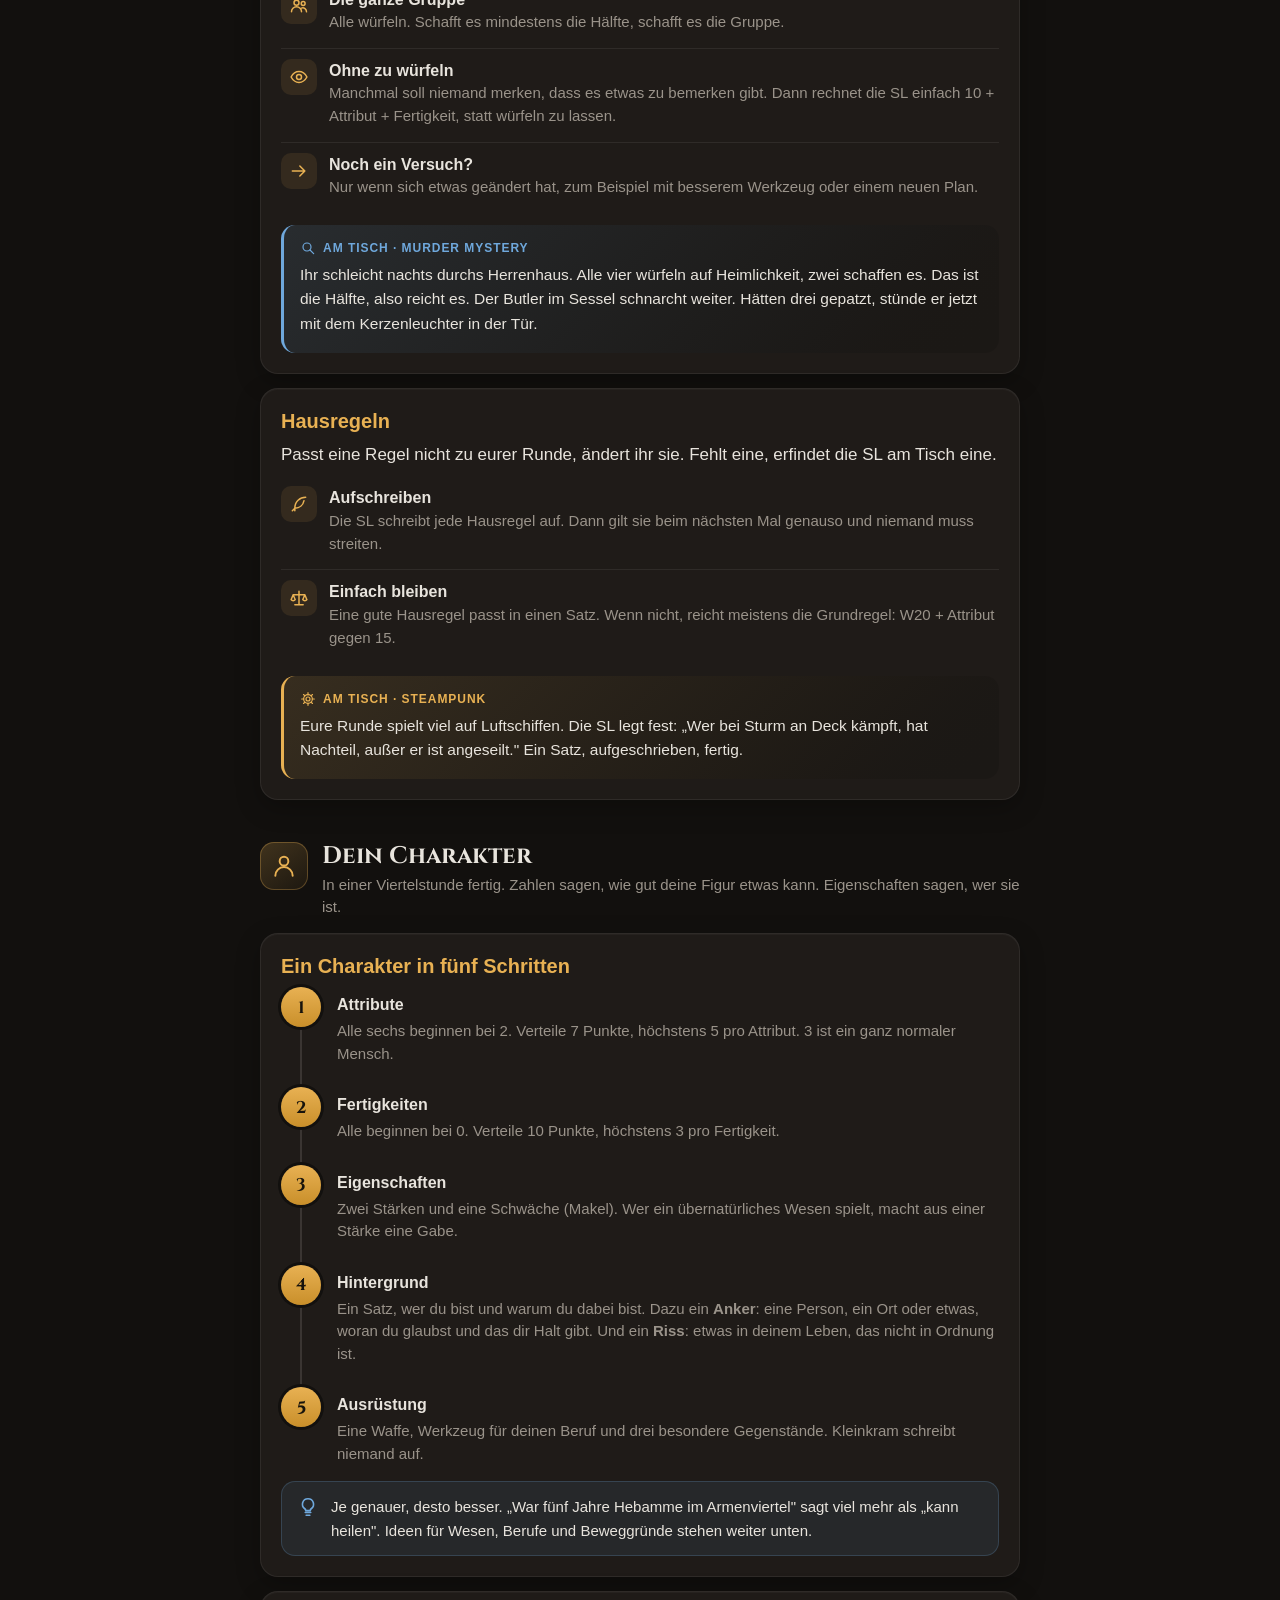
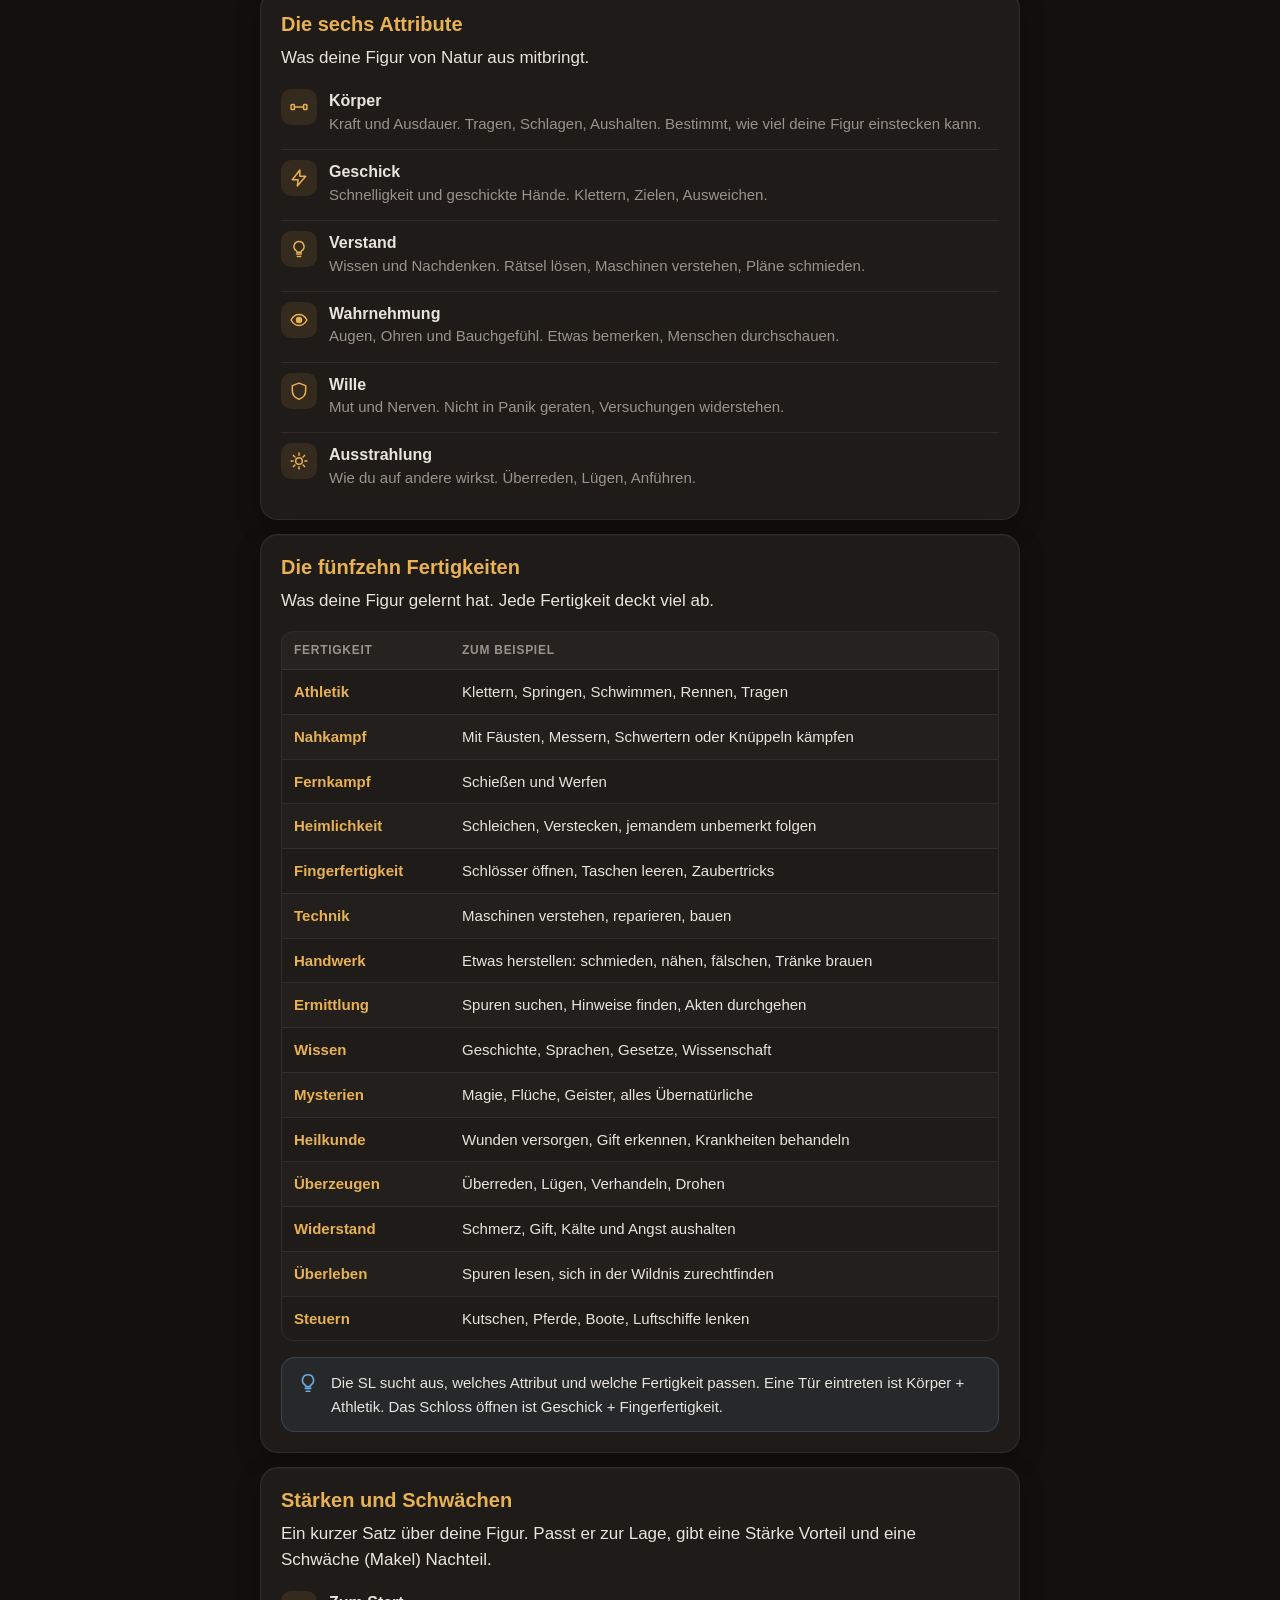
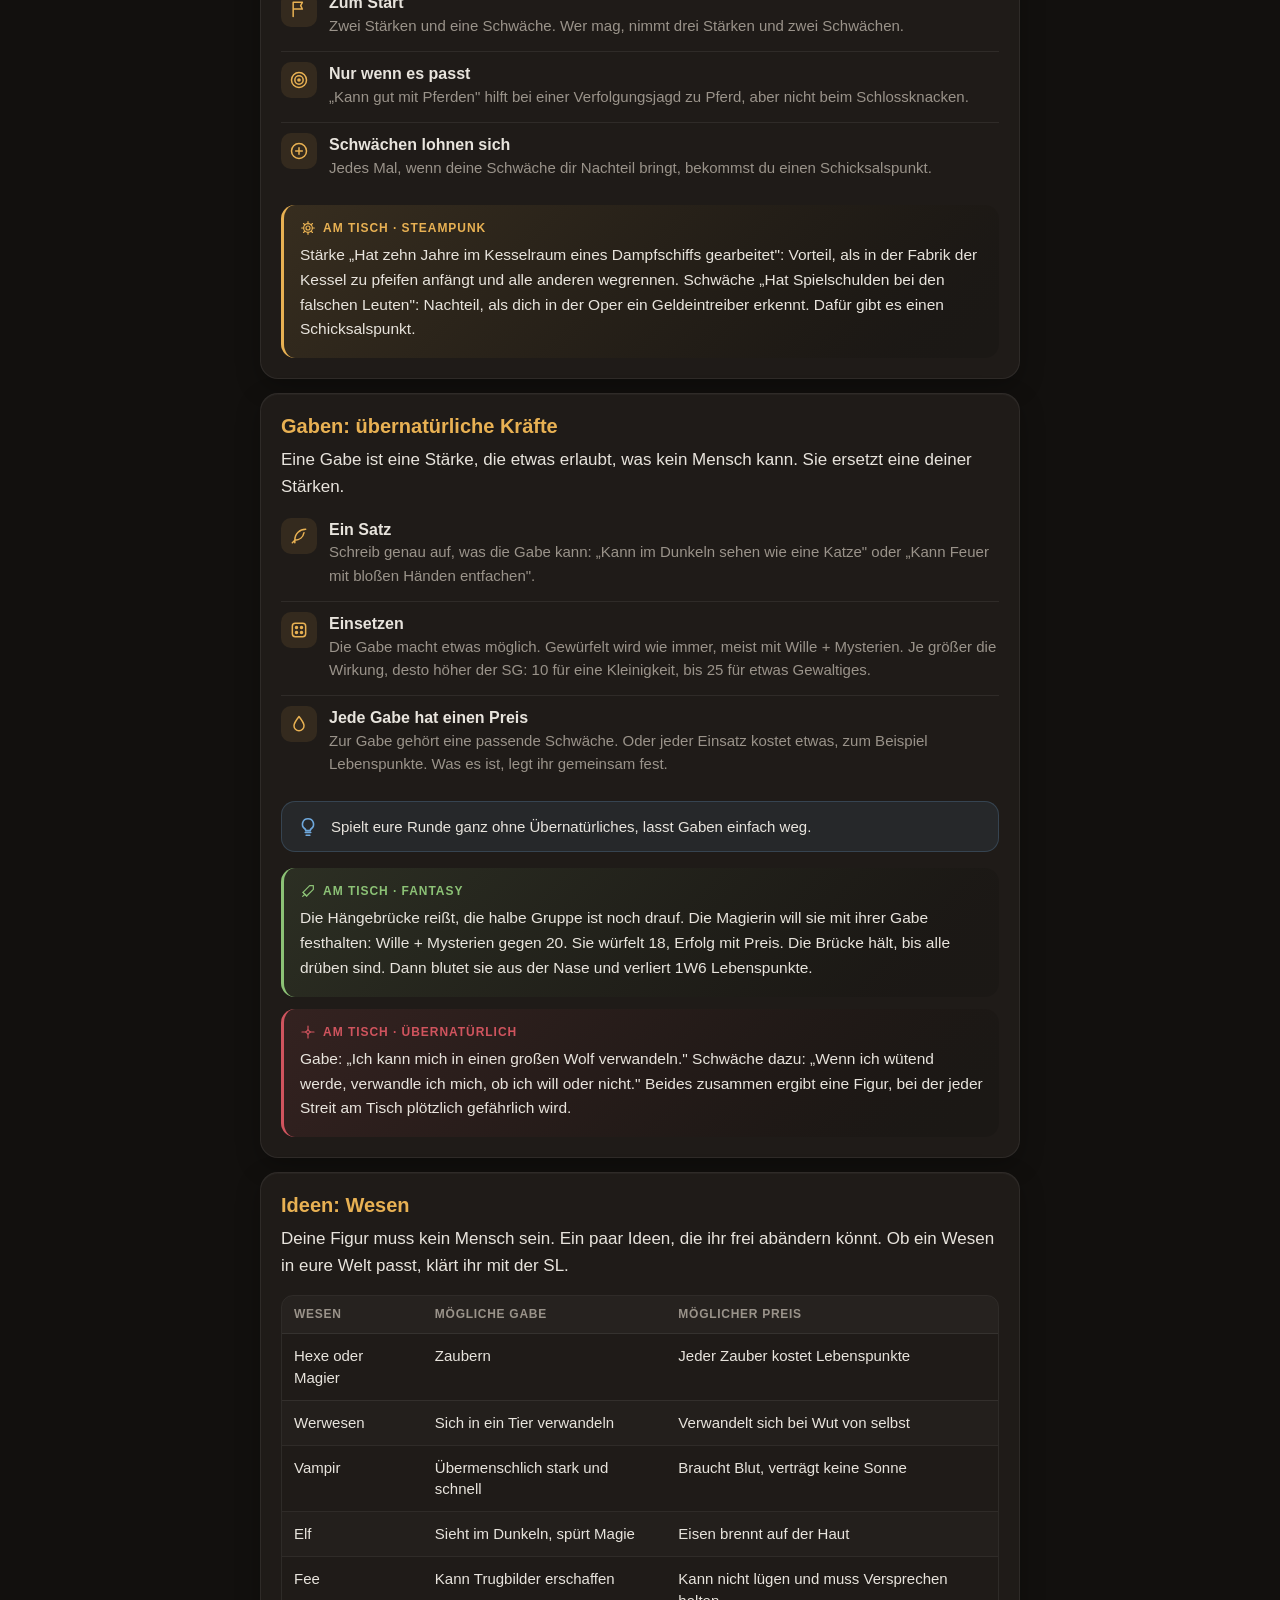
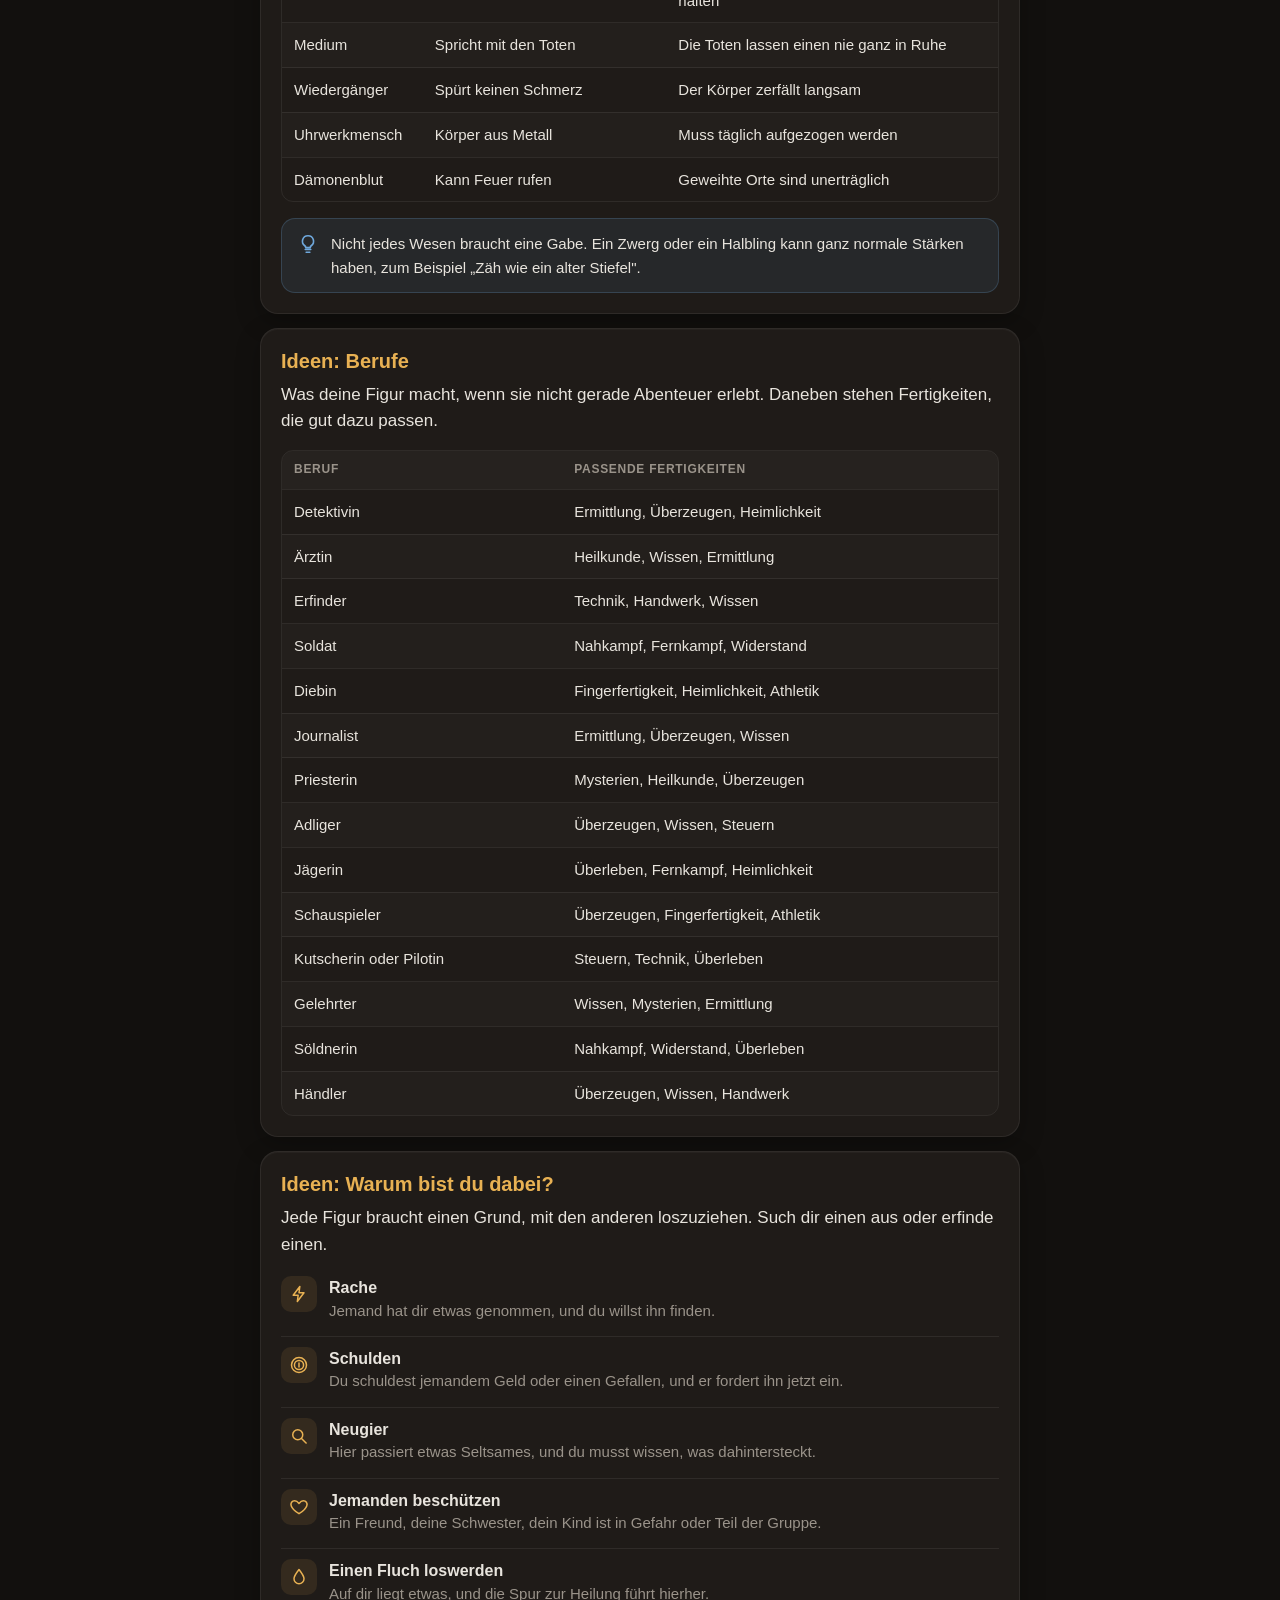
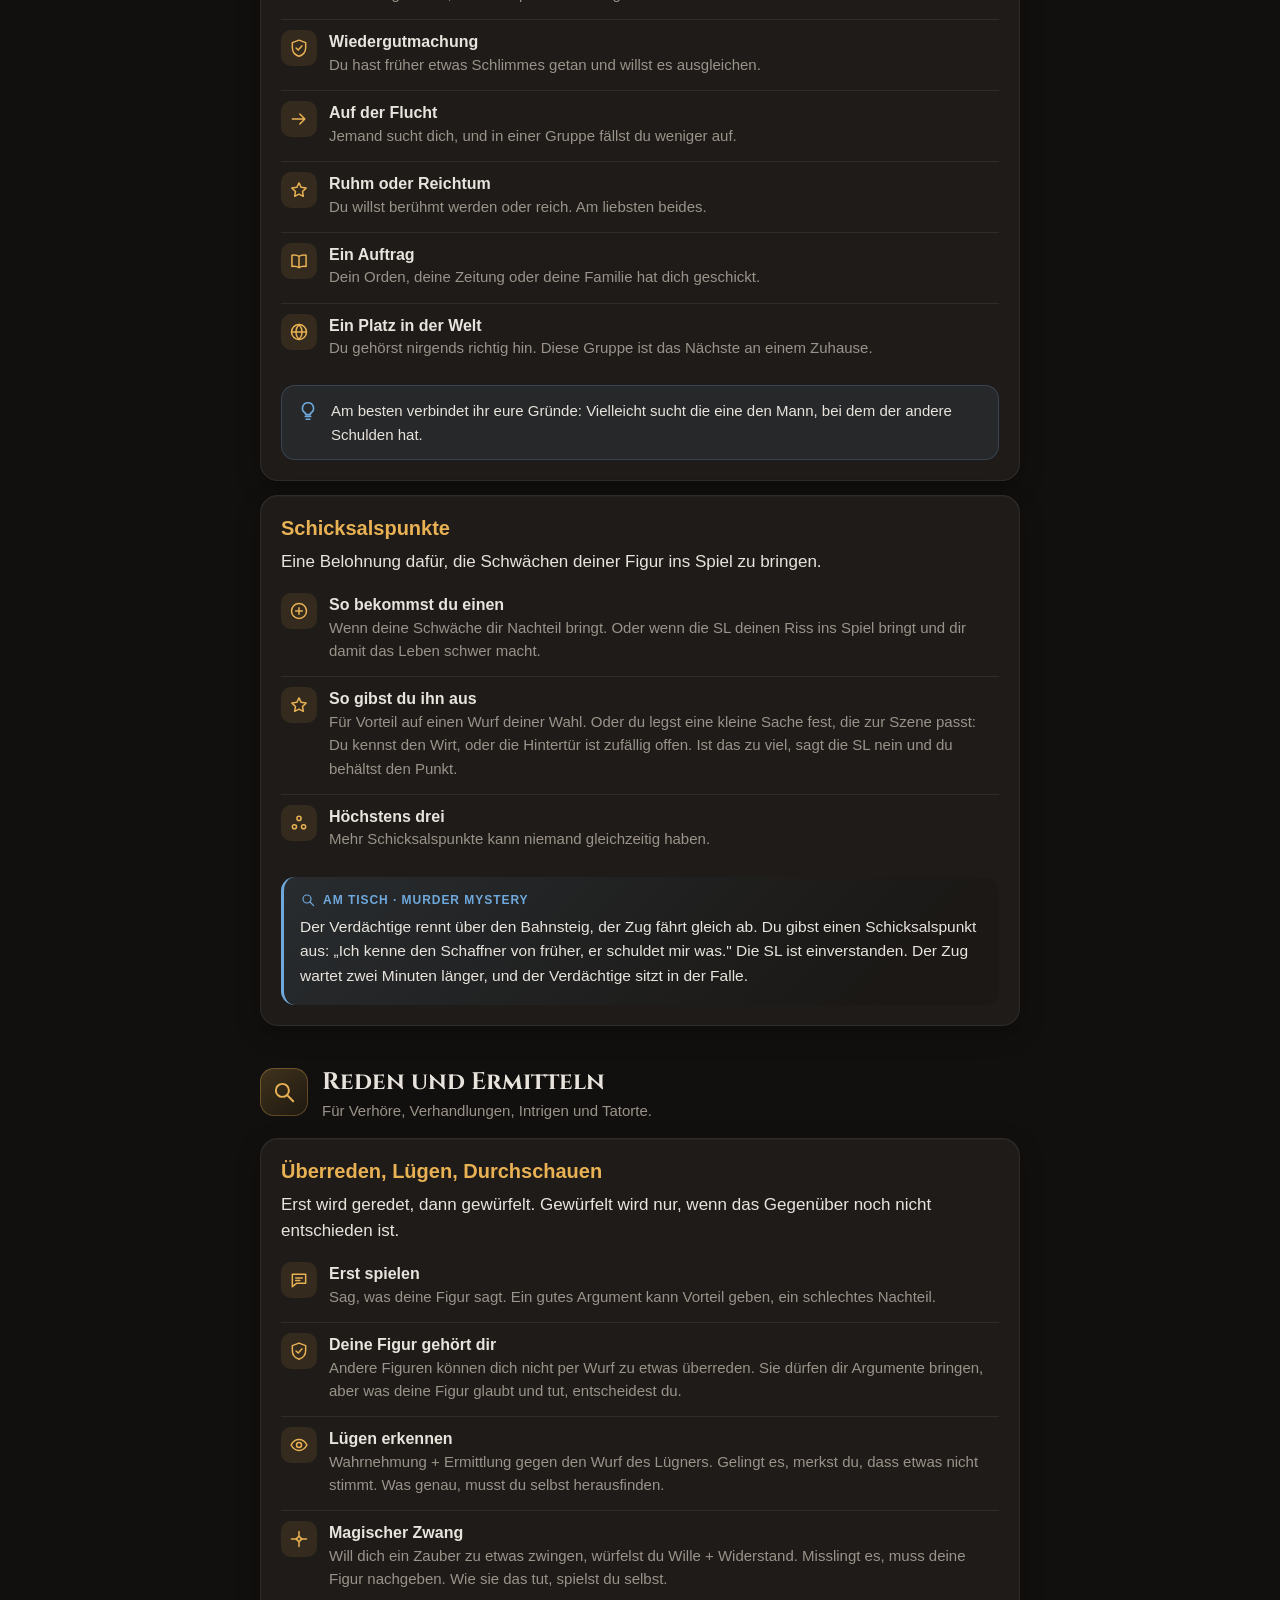
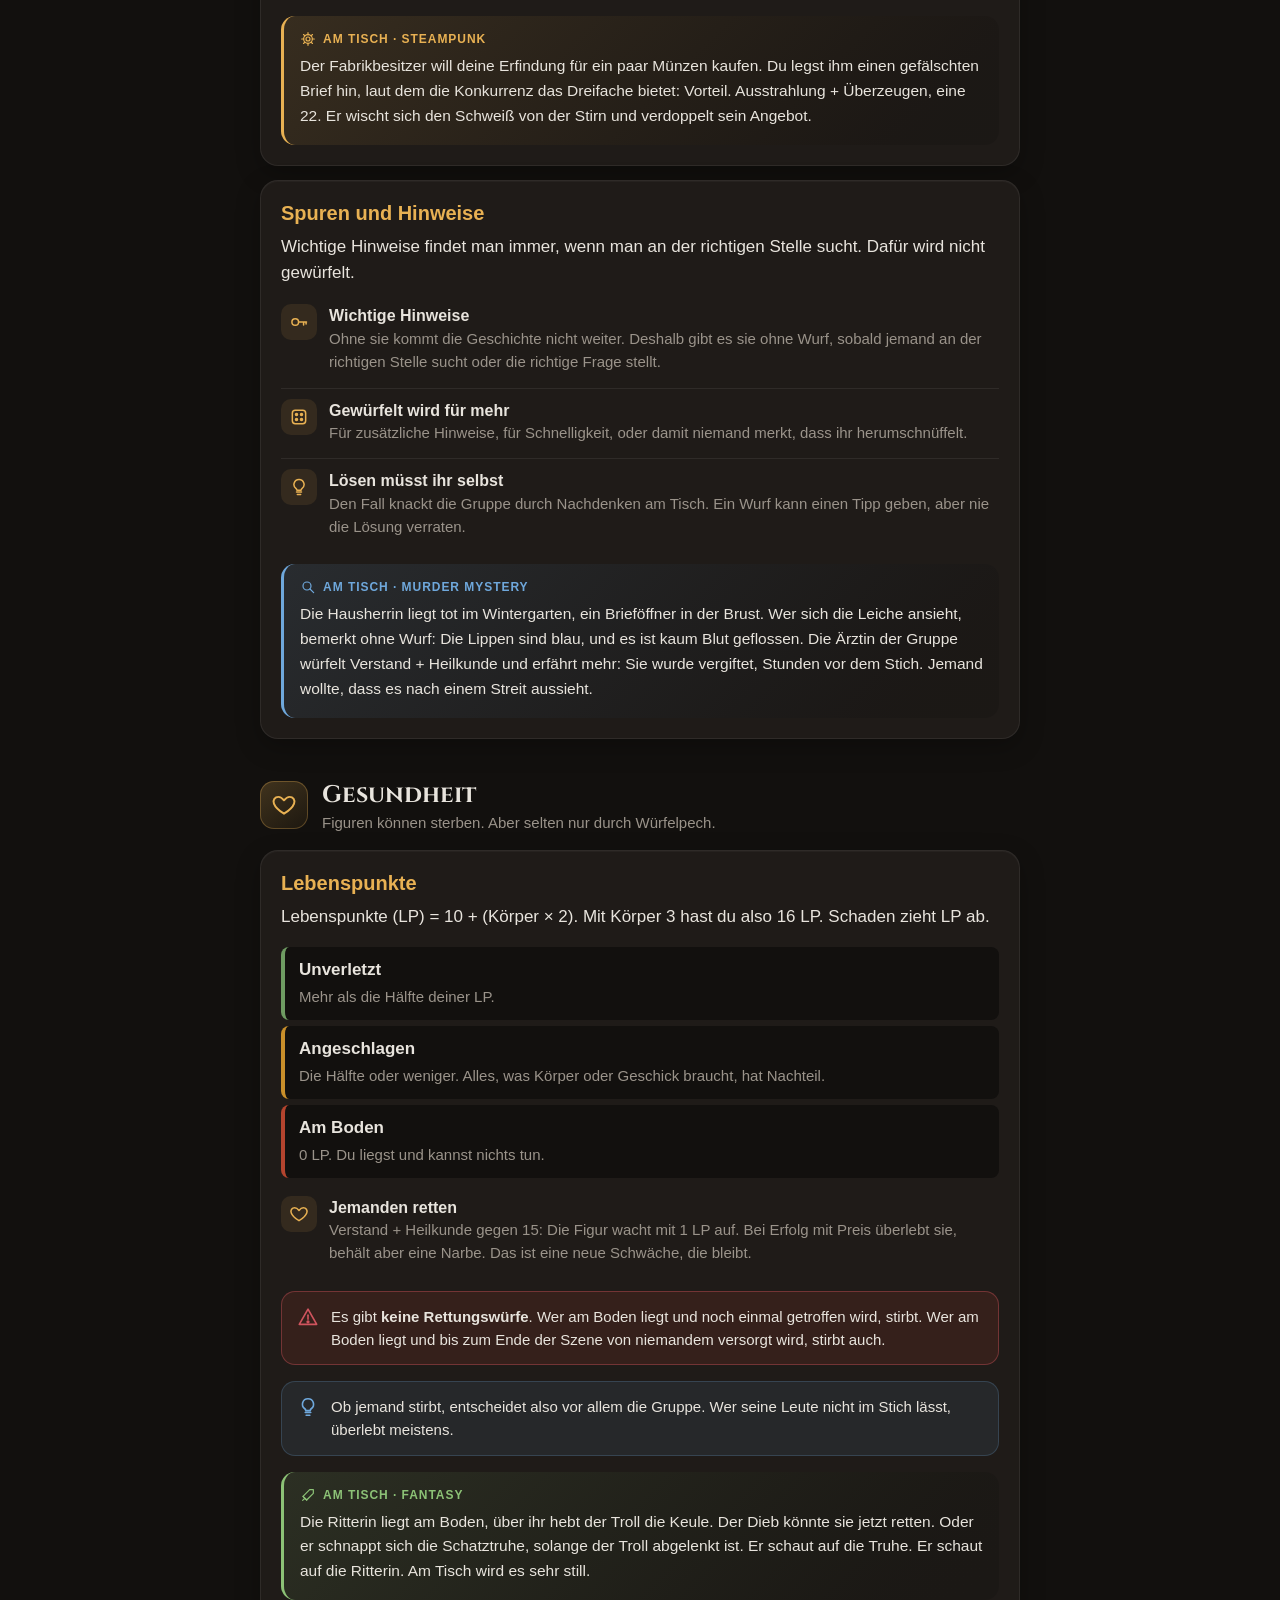
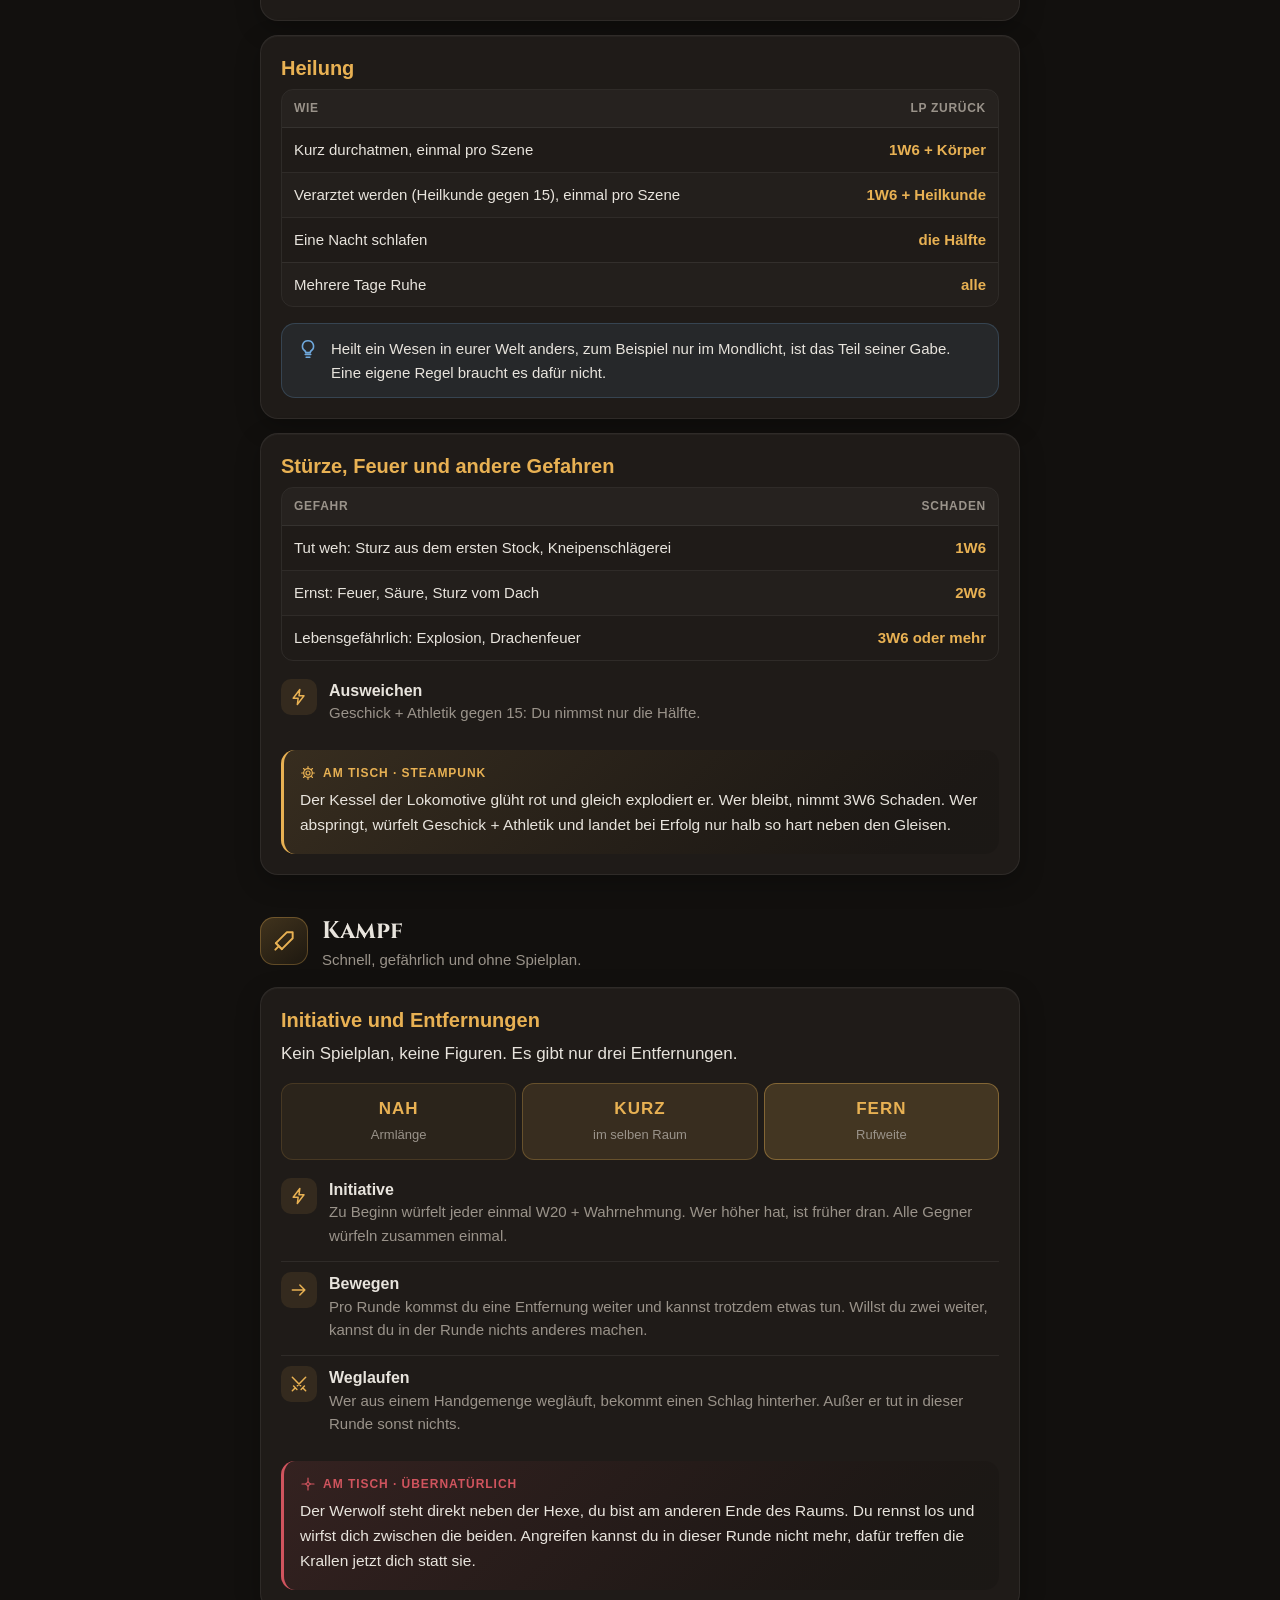
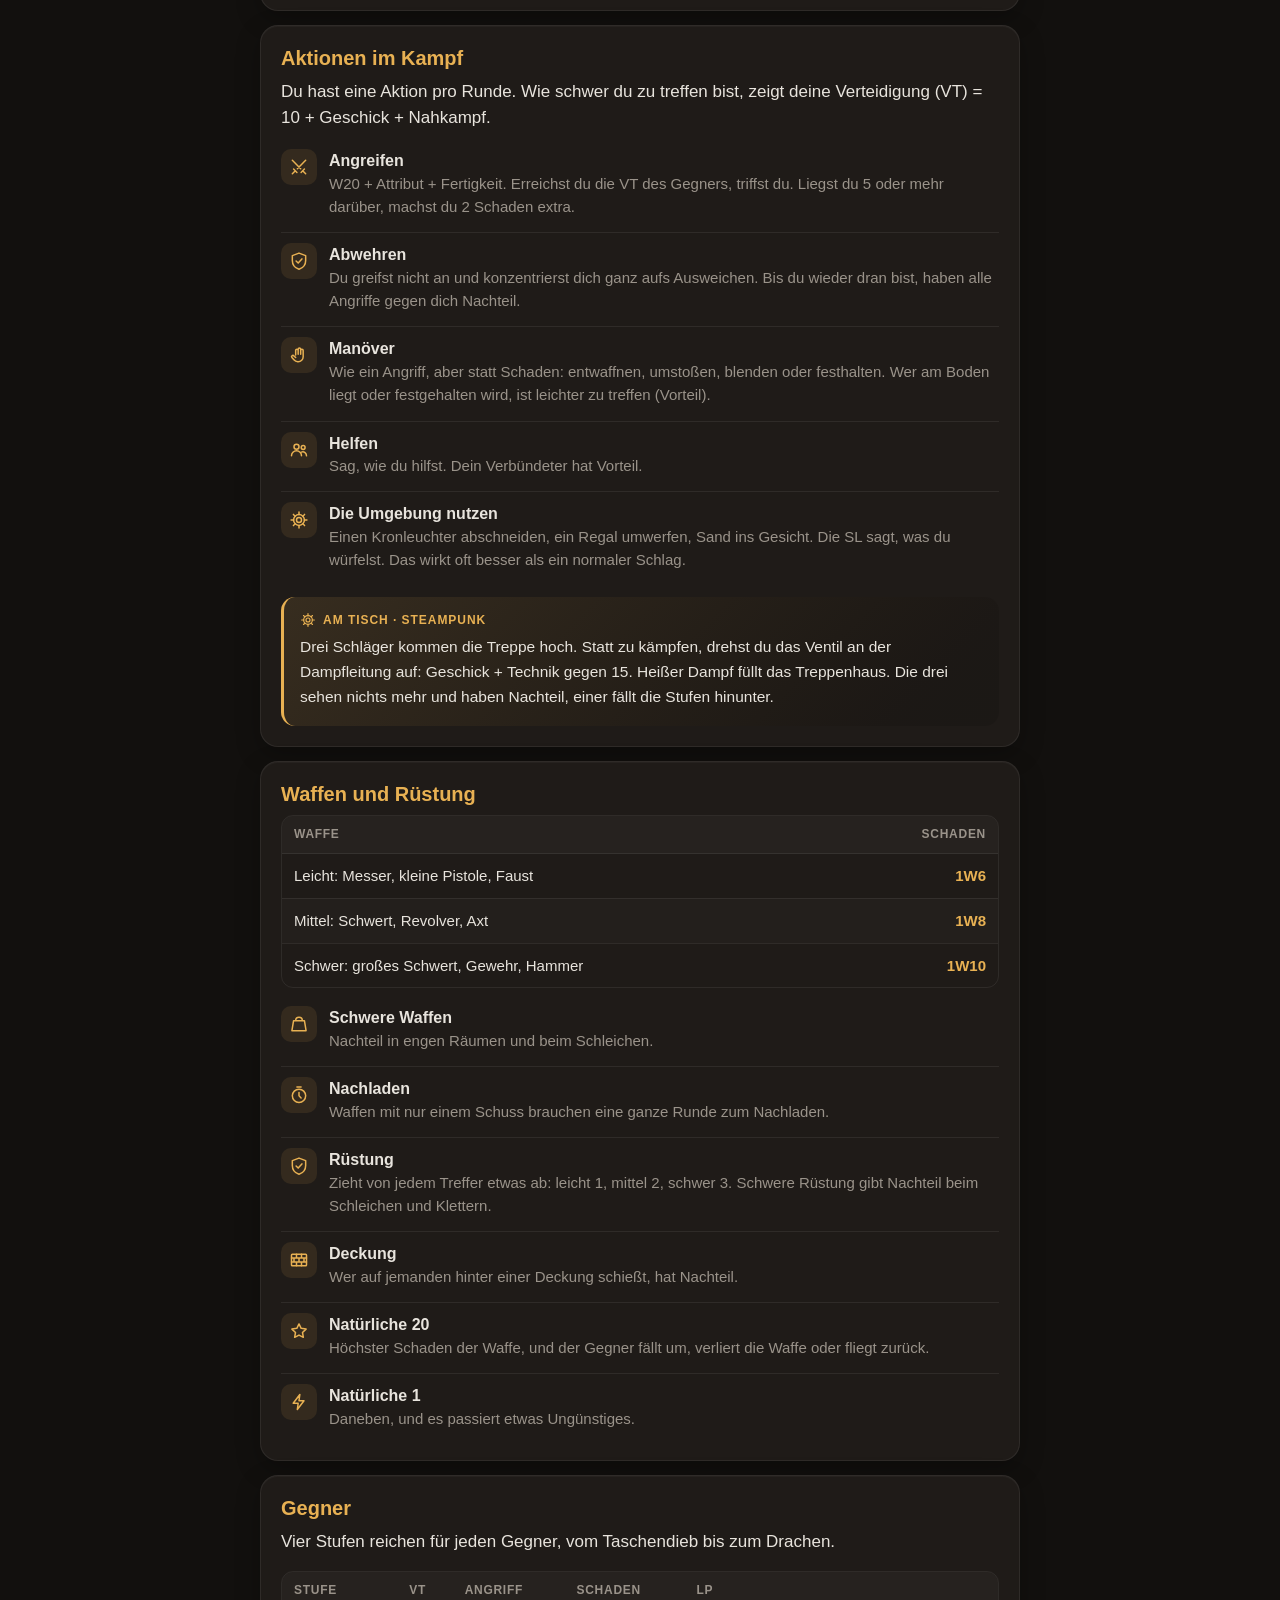
==== commit 12acbd2a: "Regelwerk überarbeitet: einfache Sprache, Ideenlisten, Hausregeln, modernes Design - Regeltexte neu " ====
--- a/regelwerk.html
+++ b/regelwerk.html
@@ -3,8 +3,8 @@
 <head>
 <meta charset="UTF-8">
 <meta name="viewport" content="width=device-width, initial-scale=1, viewport-fit=cover">
-<title>Der Eine Wurf — vollständiges Regelwerk</title>
-<meta name="description" content="Alle Regeln von Der Eine Wurf zum Nachschlagen — kurz, vollständig, durchsuchbar. Keine Anmeldung nötig.">
+<title>Der Eine Wurf · Regelwerk</title>
+<meta name="description" content="Alle Regeln von Der Eine Wurf zum Nachschlagen. Durchsuchbar, ohne Anmeldung.">
 <meta name="theme-color" content="#12100e">
 <link rel="preconnect" href="https://fonts.googleapis.com">
 <link rel="preconnect" href="https://fonts.gstatic.com" crossorigin>
@@ -12,42 +12,43 @@
 <link rel="stylesheet" href="stil.css">
 <link rel="icon" href="icon-192.png">
 </head>
-<body class="oeffentlich">
+<body class="oeffentlich" id="oben">
 
-<header class="held" style="padding-bottom:40px">
+<nav class="leiste-oben">
+  <a class="leiste-marke" href="index.html">Der Eine Wurf</a>
+  <div class="leiste-links">
+    <a href="index.html">Übersicht</a>
+    <a class="leiste-knopf" href="spiel.html">Spielbereich</a>
+  </div>
+</nav>
+
+<header class="held held-kompakt">
   <div class="held-innen">
     <p class="held-vorspann">Nachschlagewerk</p>
-    <h1>Das vollständige Regelwerk</h1>
-    <p class="held-satz">
-      Jede Regel des Spiels an einem Ort — kurz gefasst und durchsuchbar.
-      Keine Anmeldung nötig.
-    </p>
-    <div class="held-knoepfe">
-      <a class="knopf-gross knopf-hohl" href="index.html">Zurück zur Übersicht</a>
-      <a class="knopf-gross" href="spiel.html">Zum Spielbereich</a>
-    </div>
+    <h1>Das Regelwerk</h1>
+    <p class="held-satz">Alle Regeln an einem Ort. Durchsuchbar, ohne Anmeldung.</p>
+    <label class="such-feld">
+      <svg viewBox="0 0 24 24" fill="none" stroke="currentColor" stroke-width="2" stroke-linecap="round" aria-hidden="true"><circle cx="10.5" cy="10.5" r="6"/><path d="M15 15l5.5 5.5"/></svg>
+      <span class="nur-vorleser">Regeln durchsuchen</span>
+      <input type="search" id="regel-suche" placeholder="Suchen: Manöver, Vampir, angeschlagen …" autocomplete="off">
+    </label>
   </div>
 </header>
 
-<main class="seite">
-  <section class="block">
-    <div class="karte">
-      <div class="karte-kopf">
-        <h2>Suchen</h2>
-        <span class="hinweis">Alle Einträge unten durchsuchbar — auch über Begriffe, die im Text selbst nicht vorkommen.</span>
-      </div>
-      <label class="feld">
-        <span>Suchen</span>
-        <input type="search" id="regel-suche" placeholder="z. B. Manöver, Stabilität, angeschlagen">
-      </label>
-    </div>
+<!-- Kapitelleiste: klebt beim Scrollen oben, läuft am Handy
+     seitlich durch (wischen), am iPad passt sie meist ganz. -->
+<nav class="kapitel-leiste" id="kapitel-leiste" aria-label="Kapitel"></nav>
 
-    <div id="regel-liste"></div>
-  </section>
+<main class="regel-seite">
+  <div id="regel-liste" class="regel-liste"></div>
 </main>
 
+<a class="nach-oben" href="#oben" aria-label="Nach oben">
+  <svg viewBox="0 0 24 24" fill="none" stroke="currentColor" stroke-width="2" stroke-linecap="round" stroke-linejoin="round" aria-hidden="true"><path d="M12 19V5M6 11l6-6 6 6"/></svg>
+</a>
+
 <footer class="fuss">
-  <p>Der Eine Wurf · Ein privates Regelwerk-Projekt</p>
+  <p>Der Eine Wurf · Ein privates Regelwerk</p>
 </footer>
 
 <script type="module" src="regelwerk.js"></script>
--- a/stil.css
+++ b/stil.css
@@ -36,7 +36,23 @@
   --leder-hoch:    #221a15;
   --pergament:     #e8dcc0;
 
+  /* Genre-Farben für die Beispielkästen im Regelwerk. Gedämpft
+     genug für das Halbdunkel am Tisch, aber klar voneinander zu
+     unterscheiden, damit man ein Beispiel „seiner“ Runde schnell
+     findet. */
+  --genre-wesen:   #d0545e;
+  --genre-steampunk: #e8b153;
+  --genre-mystery:   #6fa8dc;
+  --genre-fantasy:   #8cc276;
+  --genre-horror:    #a98ee0;
+
+  /* Ruhigere, leicht angehobene Flächen für die modernen Karten
+     im Regelwerk (keine Nieten, nur weiche Kanten). */
+  --karte-modern:    #1f1b18;
+  --karte-rand:      rgba(255,255,255,0.07);
+
   --radius:        10px;
+  --radius-gross:  18px;
   --tipp:          44px;      /* Mindesthöhe für Finger */
 
   /* Schriften: Cinzel für Überschriften (geprägte Messingplatte),
@@ -75,8 +91,14 @@
   overflow-wrap: anywhere;
   /* Sicherheitsnetz: Sollte trotzdem irgendwo ein Element zu
      breit werden, entsteht ein abgeschnittenes Element statt
-     einer seitwärts scrollbaren, wackelnden Seite. */
+     einer seitwärts scrollbaren, wackelnden Seite.
+     "clip" statt "hidden": hidden auf html UND body macht body zu
+     einem eigenen Scroll-Container, und dann klebt kein
+     "position: sticky" mehr (Kapitelleiste, Kopfzeile). clip
+     schneidet nur ab. Ältere Browser ohne clip nehmen die Zeile
+     davor. */
   overflow-x: hidden;
+  overflow-x: clip;
 }
 
 /* Ein Hauch Dampf im Hintergrund der ganzen App — sehr schwach,
@@ -201,6 +223,68 @@
 .info-karte h3 { margin: 0 0 6px; font-size: 16px; color: var(--messing-hell); font-family: var(--schrift-kopf); }
 .info-karte p  { margin: 0; font-size: 15px; }
 
+/* Öffentliche Seiten: Info-Karten ohne Messingkante, dafür mit
+   Symbol im Kästchen, wie die Regelpunkte im Regelwerk. */
+.oeffentlich .info-karte {
+  padding: 18px;
+  border: 1px solid var(--karte-rand); border-radius: 16px;
+  background: var(--karte-modern);
+}
+.oeffentlich .info-karte h3 { font-family: inherit; font-size: 17px; color: var(--text); }
+.oeffentlich .info-karte p { color: var(--text-leise); line-height: 1.55; }
+
+/* Für Symbole, die per <use href="#i-…"> aus der Symbolsammlung
+   in index.html kommen: Dort stehen keine Strich-Attribute am
+   <svg>, deshalb kommen sie hier aus dem CSS. */
+.info-icon svg, .genre-reihe svg, svg.kasten-icon {
+  fill: none; stroke: currentColor; stroke-width: 1.8;
+  stroke-linecap: round; stroke-linejoin: round;
+}
+.info-icon {
+  display: grid; place-items: center;
+  width: 40px; height: 40px; margin-bottom: 12px; border-radius: 12px;
+  background: rgba(232,177,83,0.12); color: var(--messing-hell);
+}
+.info-icon svg { width: 22px; height: 22px; }
+.info-gut .info-icon     { background: rgba(140,194,118,0.14); color: var(--genre-fantasy); }
+.info-schlecht .info-icon { background: rgba(208,84,94,0.14); color: var(--genre-wesen); }
+.regel-karte .zwei-spalten { margin: 0 0 16px; }
+
+/* Genre-Etiketten unter dem Seitenkopf */
+.genre-reihe {
+  display: flex; flex-wrap: wrap; justify-content: center; gap: 8px;
+  margin-top: 28px;
+}
+.genre-reihe span {
+
+  display: inline-flex; align-items: center; gap: 6px;
+  padding: 6px 12px; border-radius: 999px;
+  font-size: 13px; font-weight: 600; color: var(--g, var(--messing-hell));
+  background: rgba(255,255,255,0.04);
+  box-shadow: inset 0 0 0 1px rgba(255,255,255,0.08);
+}
+.genre-reihe svg { width: 15px; height: 15px; }
+
+/* Genre-Karten auf der Startseite: farbiger oberer Rand und
+   Symbol in der Genre-Farbe (--g kommt von .genre-xyz). */
+.genre-gitter {
+  display: grid; gap: 12px; margin-top: 20px;
+  grid-template-columns: repeat(auto-fit, minmax(230px, 1fr));
+}
+.genre-karte {
+
+  padding: 18px; border-radius: 16px;
+  background: var(--karte-modern);
+  border: 1px solid var(--karte-rand);
+  border-top: 3px solid var(--g, var(--messing-hell));
+}
+.genre-karte .info-icon { color: var(--g, var(--messing-hell)); background: rgba(255,255,255,0.05); }
+.genre-karte h3 { margin: 0 0 6px; font-size: 17px; }
+.genre-karte p { margin: 0; font-size: 15px; line-height: 1.55; color: var(--text-leise); }
+
+.weiter-link { margin: 24px 0 0; text-align: center; }
+.schritt-text h4 { margin: 0 0 4px; font-size: 17px; }
+
 /* Fertigkeits-Marken */
 .marken { display: flex; flex-wrap: wrap; gap: 6px; margin: 12px 0; }
 .marken span {
@@ -283,8 +367,10 @@
   padding: 10px 14px; border-radius: 8px; background: var(--bg);
   border-left: 4px solid var(--gruen);
 }
-.zustand-leiter .warn   { border-left-color: var(--messing); }
-.zustand-leiter .gefahr { border-left-color: var(--rost); }
+/* .warn/.gefahr (alt, Spielbereich) und .mittel/.schlecht
+   (Regelwerk, gleiche Wörter wie bei .stufe) bedeuten dasselbe */
+.zustand-leiter .warn,   .zustand-leiter .mittel   { border-left-color: var(--messing); }
+.zustand-leiter .gefahr, .zustand-leiter .schlecht { border-left-color: var(--rost); }
 .zustand-leiter span { font-size: 14px; color: var(--text-leise); }
 
 /* Beispielszene */
@@ -416,17 +502,27 @@
 
 /* --- Hinweis-Schild: ein umrahmter Kasten für erklärenden Text
    MITTEN in einer Karte — ersetzt den bisherigen Fließtext
-   (<p class="leise">) an Stellen, die eine Regel erklären. --- */
+   (<p class="leise">) an Stellen, die eine Regel erklären.
+
+   WICHTIG: bewusst KEIN "display: flex" hier. Der Text darin
+   enthält oft <b>/<i> mitten im Satz (z. B. "Ein Schloss
+   <i>aufbrechen</i> ist …") — Flexbox verpackt dann jedes
+   Textstück zwischen den Inline-Tags in eine eigene, schmale
+   Flex-Box, die einzeln umbricht. Ergebnis: der Text zerfällt in
+   hässliche senkrechte Wortfetzen statt normal zu fließen. Das
+   Zahnrad-Symbol kommt deshalb per Positionierung, nicht per
+   Flex-Kind. --- */
 .hinweis-schild {
-  display: flex; gap: 9px; align-items: flex-start;
-  margin: 10px 0; padding: 10px 12px;
+  position: relative;
+  margin: 10px 0; padding: 10px 12px 10px 30px;
   border: 1px dashed var(--kupfer);
   border-radius: 8px;
   background: rgba(181,101,29,0.08);
   font-size: 13px; line-height: 1.45; color: var(--text-leise);
 }
 .hinweis-schild::before {
-  content: "⚙"; flex: 0 0 auto; font-size: 15px; line-height: 1.3;
+  content: "⚙"; position: absolute; left: 10px; top: 10px;
+  font-size: 15px; line-height: 1.3;
   color: var(--kupfer-hell);
 }
 .hinweis-schild b, .hinweis-schild strong { color: var(--text); }
@@ -465,6 +561,306 @@
 @media (min-width: 1100px) {
   .bogen-gitter.gitter-drei { grid-template-columns: 1fr 1fr 1fr; }
 }
+
+/* --- Regelwerk-Spalten ---
+   Für lange Listen unterschiedlich langer Karten, falls man sie
+   doch mal nebeneinander braucht: CSS-Spalten statt Raster, damit
+   jede Karte in eigener Höhe andockt (siehe CLAUDE.md). Das
+   Regelwerk selbst benutzt seit der Überarbeitung .regel-karte
+   in einer Spalte, siehe unten. */
+.regelwerk-spalten { column-gap: 14px; }
+.regelwerk-spalten .karte { break-inside: avoid; margin-bottom: 14px; }
+@media (min-width: 700px)  { .regelwerk-spalten { columns: 2; } }
+@media (min-width: 1100px) { .regelwerk-spalten { columns: 3; } }
+
+/* ============================================================
+   REGELWERK — moderne Nachschlage-Ansicht
+   ============================================================
+   Gebaut von daten/regeln-render.js, benutzt auf regelwerk.html
+   UND in der Zone „Regeln“ im Spielbereich.
+
+   Leitidee: wie moderne Dokumentationsseiten. Eine Spalte mit
+   begrenzter Zeilenlänge, jedes Kapitel mit Symbol und Satz,
+   jede Regel als ruhige Karte mit klarer Reihenfolge: Kernsatz,
+   Kästen, Punkte, Merkkasten, Beispiel. Größere Schrift als im
+   Spielbereich, weil hier gelesen und nicht getippt wird.
+
+   Alle Flex-Kinder mit Text bekommen "min-width: 0", sonst
+   schieben lange deutsche Wörter die Symbole aus der Zeile
+   (siehe CLAUDE.md, „Mobil ohne seitliches Scrollen“). */
+
+.regel-liste { max-width: 760px; margin: 0 auto; }
+
+/* --- Kapitel --- */
+.regel-kapitel { padding-top: 28px; scroll-margin-top: 72px; }
+.regel-kapitel:first-child { padding-top: 8px; }
+.kapitel-kopf {
+  display: flex; gap: 14px; align-items: flex-start;
+  margin: 0 0 16px;
+}
+.kapitel-icon {
+  flex: 0 0 auto; width: 48px; height: 48px; border-radius: 14px;
+  display: grid; place-items: center;
+  background: linear-gradient(145deg, rgba(232,177,83,0.22), rgba(201,143,42,0.06));
+  box-shadow: inset 0 0 0 1px rgba(232,177,83,0.3);
+  color: var(--messing-hell);
+}
+.kapitel-icon svg { width: 26px; height: 26px; }
+.kapitel-kopf-text { min-width: 0; }
+.kapitel-kopf h2 {
+  margin: 0; font-size: 24px; line-height: 1.2; color: var(--text);
+  letter-spacing: 0; text-transform: none;
+}
+.kapitel-kopf p { margin: 3px 0 0; font-size: 15px; color: var(--text-leise); line-height: 1.45; }
+
+/* --- Karte --- */
+.regel-karte {
+  margin: 0 0 14px; padding: 20px;
+  background: var(--karte-modern);
+  border: 1px solid var(--karte-rand);
+  border-radius: var(--radius-gross);
+  box-shadow: 0 1px 0 rgba(255,255,255,0.03) inset, 0 8px 24px rgba(0,0,0,0.25);
+}
+.regel-karte > *:last-child { margin-bottom: 0; }
+.regel-titel {
+  margin: 0 0 8px; font-size: 20px; line-height: 1.25; font-weight: 700;
+  color: var(--messing-hell);
+}
+.regel-kurz { margin: 0 0 16px; font-size: 17px; line-height: 1.55; color: var(--text); }
+.regel-karte .formel { margin: 0 0 16px; }
+.regel-karte .sg-leiste,
+.regel-karte .ergebnis-leiter,
+.regel-karte .zustand-leiter,
+.regel-karte .schritt-kette { margin: 0 0 16px; }
+.regel-karte .stufe span, .regel-karte .zustand-leiter span { font-size: 15px; line-height: 1.5; }
+/* Zustände untereinander statt nebeneinander: Mit längeren
+   Erklärungen bricht die alte Zeile sonst mal um, mal nicht,
+   und die Kästen sehen ungleich aus. */
+.regel-karte .zustand-leiter > div { display: block; }
+.regel-karte .zustand-leiter b { display: block; margin-bottom: 2px; }
+.regel-karte .schritt-text h4 { margin: 0 0 3px; font-size: 16px; }
+.regel-karte .schritt-text p { font-size: 15px; line-height: 1.5; }
+
+/* --- Regelpunkte: Symbol in einem kleinen runden Kästchen,
+   daneben fetter Titel und Erklärung. Liest sich am Handy wie
+   eine Liste in einer App statt wie ein Absatz. --- */
+.regel-punkte { list-style: none; margin: 0 0 16px; padding: 0; display: grid; gap: 4px; }
+.regel-punkte li {
+  display: flex; gap: 12px; align-items: flex-start;
+  padding: 10px 0;
+  border-top: 1px solid var(--karte-rand);
+}
+.regel-punkte li:first-child { border-top: none; padding-top: 2px; }
+.punkt-icon {
+  flex: 0 0 auto; width: 36px; height: 36px; border-radius: 10px;
+  display: grid; place-items: center;
+  background: rgba(232,177,83,0.1); color: var(--messing-hell);
+}
+.punkt-icon svg { width: 20px; height: 20px; }
+.punkt-text { min-width: 0; padding-top: 1px; }
+.punkt-text b { display: block; font-size: 16px; line-height: 1.35; color: var(--text); }
+.punkt-text span { display: block; font-size: 15px; line-height: 1.55; color: var(--text-leise); }
+
+/* --- Entfernungen: drei Stufen, die von links nach rechts
+   heller und breiter werden, damit „nah, kurz, fern“ auf einen
+   Blick als Abstufung lesbar ist. --- */
+.zonen-leiste { display: grid; grid-template-columns: repeat(3, 1fr); gap: 6px; margin: 0 0 16px; }
+.zonen-stufe {
+  padding: 12px 8px; text-align: center; border-radius: 12px;
+  background: rgba(232,177,83, calc(0.06 + var(--stufe) * 0.06));
+  border: 1px solid rgba(232,177,83, calc(0.15 + var(--stufe) * 0.12));
+  min-width: 0;
+}
+.zonen-stufe b { display: block; font-size: 17px; color: var(--messing-hell); text-transform: uppercase; letter-spacing: 0.06em; }
+.zonen-stufe span { font-size: 13px; color: var(--text-leise); }
+
+/* --- Tabellen --- */
+.regel-tabelle-huelle { margin: 0 0 16px; border-radius: 12px; overflow: hidden; border: 1px solid var(--karte-rand); }
+.regel-tabelle { width: 100%; border-collapse: collapse; font-size: 15px; line-height: 1.45; }
+.regel-tabelle th {
+  text-align: left; padding: 10px 12px;
+  font-size: 12px; font-weight: 700; letter-spacing: 0.06em; text-transform: uppercase;
+  color: var(--text-leise); background: rgba(255,255,255,0.03);
+}
+.regel-tabelle td { padding: 11px 12px; border-top: 1px solid var(--karte-rand); vertical-align: top; }
+.regel-tabelle tbody tr:nth-child(even) td { background: rgba(255,255,255,0.015); }
+/* Letzte Spalte ist fast immer der Wert (Schaden, Kosten, SG):
+   hervorheben und nicht umbrechen lassen, solange Platz ist. */
+.regel-tabelle.wert-spalte td:last-child { font-weight: 700; color: var(--messing-hell); }
+.regel-tabelle.wert-spalte:not(.tabelle-breit) td:last-child { white-space: nowrap; text-align: right; }
+.regel-tabelle.wert-spalte:not(.tabelle-breit) th:last-child { text-align: right; }
+/* Kurze erste Spalte (z. B. die Fertigkeit) hervorheben. */
+.regel-tabelle.name-spalte:not(.tabelle-breit) td:first-child { font-weight: 700; color: var(--messing-hell); white-space: nowrap; }
+
+
+/* Breite Tabellen (mehr als zwei Spalten) klappen am Telefon
+   zu Kästen um: jede Zeile ein Block, jede Zelle mit ihrer
+   Spaltenüberschrift davor (aus data-label). So bleibt alles
+   lesbar, ohne dass die Seite seitlich scrollt. */
+@media (max-width: 560px) {
+  .tabelle-breit thead { display: none; }
+  .tabelle-breit tr { display: block; padding: 10px 12px; border-top: 1px solid var(--karte-rand); }
+  .tabelle-breit tbody tr:first-child { border-top: none; }
+  .tabelle-breit tbody tr:nth-child(even) td { background: none; }
+  .tabelle-breit td { display: flex; gap: 10px; padding: 2px 0; border: none; font-weight: 400; color: var(--text); }
+  .tabelle-breit td::before {
+    content: attr(data-label); flex: 0 0 84px;
+    font-size: 12px; font-weight: 700; letter-spacing: 0.05em; text-transform: uppercase;
+    color: var(--text-leise); padding-top: 2px;
+  }
+  .tabelle-breit td:first-child { font-weight: 700; color: var(--messing-hell); font-size: 16px; }
+  .tabelle-breit td:first-child::before { display: none; }
+}
+
+/* --- Kästen: Merke und Warnung --- */
+.regel-merke, .regel-warnung, .regel-leer {
+  display: flex; gap: 12px; align-items: flex-start;
+  margin: 0 0 16px; padding: 14px 16px;
+  border-radius: 14px;
+}
+.regel-merke p, .regel-warnung p, .regel-leer p { margin: 0; min-width: 0; font-size: 15px; line-height: 1.55; }
+.kasten-icon { flex: 0 0 auto; width: 22px; height: 22px; margin-top: 1px; }
+.regel-merke { background: rgba(111,168,220,0.09); box-shadow: inset 0 0 0 1px rgba(111,168,220,0.22); }
+.regel-merke .kasten-icon { color: var(--genre-mystery); }
+.regel-warnung { background: rgba(232,177,83,0.1); box-shadow: inset 0 0 0 1px rgba(232,177,83,0.3); }
+.regel-warnung .kasten-icon { color: var(--messing-hell); }
+.regel-warnung.kritisch { background: rgba(180,68,46,0.14); box-shadow: inset 0 0 0 1px rgba(208,84,94,0.4); }
+.regel-warnung.kritisch .kasten-icon { color: var(--genre-wesen); }
+.regel-leer { background: var(--karte-modern); box-shadow: inset 0 0 0 1px var(--karte-rand); color: var(--text-leise); }
+
+/* --- Beispielkasten: eine Szene vom Spieltisch, mit Genre-
+   Etikett und Farbe. --g ist die Genre-Farbe, gesetzt über die
+   Klasse .genre-xyz. --- */
+.beispiel {
+
+  margin: 0 0 12px; padding: 14px 16px 16px;
+  border-radius: 14px;
+  background: linear-gradient(135deg, color-mix(in srgb, var(--g, var(--messing-hell)) 12%, transparent), rgba(0,0,0,0.12));
+  border-left: 3px solid var(--g, var(--messing-hell));
+}
+.beispiel figcaption {
+  display: flex; align-items: center; gap: 7px; margin-bottom: 6px;
+  font-size: 12px; font-weight: 700; letter-spacing: 0.08em; text-transform: uppercase;
+  color: var(--g, var(--messing-hell));
+}
+.genre-icon { width: 16px; height: 16px; flex: 0 0 auto; }
+.beispiel p { margin: 0; font-size: 15.5px; line-height: 1.6; color: var(--text); }
+.genre-wesen   { --g: var(--genre-wesen); }
+.genre-steampunk { --g: var(--genre-steampunk); }
+.genre-mystery   { --g: var(--genre-mystery); }
+.genre-fantasy   { --g: var(--genre-fantasy); }
+.genre-horror    { --g: var(--genre-horror); }
+
+.regel-zaehler { margin: 4px 0 0; font-size: 14px; color: var(--text-leise); }
+
+/* Ältere Safari-Versionen kennen color-mix() nicht. Dann bleibt
+   der Kasten einfach dunkel, Rand und Etikett tragen die Farbe. */
+@supports not (background: color-mix(in srgb, red 10%, transparent)) {
+  .beispiel { background: rgba(255,255,255,0.035); }
+}
+
+/* --- Obere Leiste der öffentlichen Seiten --- */
+.leiste-oben {
+  display: flex; align-items: center; justify-content: space-between; gap: 12px;
+  max-width: 1100px; margin: 0 auto;
+  padding: calc(10px + env(safe-area-inset-top)) 16px 10px;
+}
+.leiste-marke {
+  min-width: 0;
+  font-family: var(--schrift-kopf); font-weight: 700; font-size: 16px;
+  color: var(--text); text-decoration: none; letter-spacing: 0.02em;
+  white-space: nowrap; overflow-wrap: normal;
+}
+@media (max-width: 400px) {
+  .leiste-marke { font-size: 14px; }
+  .leiste-links { gap: 2px; }
+  .leiste-links a { padding: 0 10px; font-size: 14px; }
+}
+.leiste-links { display: flex; align-items: center; gap: 6px; flex: 0 0 auto; }
+.leiste-links a {
+  display: inline-flex; align-items: center; min-height: var(--tipp); padding: 0 12px;
+  color: var(--text-leise); text-decoration: none; font-size: 15px; font-weight: 600;
+  border-radius: 999px;
+}
+.leiste-links .leiste-knopf { color: #17130c; background: var(--messing-hell); }
+
+/* --- Kompakter Kopf mit Suchfeld (regelwerk.html) --- */
+.held-kompakt { padding: 28px 16px 32px; border-bottom: none; }
+.held-kompakt h1 { font-size: clamp(34px, 8vw, 54px); margin-bottom: 10px; }
+.held-kompakt .held-satz { margin-bottom: 22px; }
+
+.such-feld {
+  position: relative; display: block; max-width: 560px; margin: 0 auto;
+}
+.such-feld svg {
+  position: absolute; left: 16px; top: 50%; transform: translateY(-50%);
+  width: 20px; height: 20px; color: var(--text-leise); pointer-events: none;
+}
+.such-feld input {
+  width: 100%; min-height: 54px; padding: 0 18px 0 46px;
+  border: 1px solid var(--karte-rand); border-radius: 999px;
+  background: var(--karte-modern); color: var(--text);
+  font-family: inherit; font-size: 17px;   /* ≥ 16px, sonst zoomt iOS */
+  box-shadow: 0 6px 24px rgba(0,0,0,0.3);
+  -webkit-appearance: none; appearance: none;
+}
+.such-feld input:focus { outline: 2px solid var(--messing); outline-offset: 2px; }
+.such-feld input::placeholder { color: var(--text-leise); }
+
+/* Nur für Vorleseprogramme sichtbar */
+.nur-vorleser {
+  position: absolute; width: 1px; height: 1px; overflow: hidden;
+  clip: rect(0 0 0 0); white-space: nowrap;
+}
+
+/* --- Kapitelleiste: klebt oben, wischbar --- */
+.kapitel-leiste {
+  position: sticky; top: 0; z-index: 10;
+  display: flex; gap: 8px;
+  padding: calc(8px + env(safe-area-inset-top)) 16px 10px;
+  overflow-x: auto; scrollbar-width: none;
+  -webkit-overflow-scrolling: touch;
+  background: rgba(18,16,14,0.88);
+  -webkit-backdrop-filter: blur(12px); backdrop-filter: blur(12px);
+  border-bottom: 1px solid var(--karte-rand);
+}
+.kapitel-leiste::-webkit-scrollbar { display: none; }
+@media (min-width: 900px) { .kapitel-leiste { justify-content: center; flex-wrap: wrap; } }
+.kapitel-chip {
+  flex: 0 0 auto; display: inline-flex; align-items: center; gap: 7px;
+  min-height: var(--tipp); padding: 0 14px;
+  border-radius: 999px; border: 1px solid var(--karte-rand);
+  background: var(--karte-modern);
+  color: var(--text-leise); text-decoration: none;
+  font-size: 14px; font-weight: 600; white-space: nowrap;
+  overflow-wrap: normal;
+}
+.kapitel-chip svg { width: 17px; height: 17px; }
+.kapitel-chip.aktiv { color: #17130c; background: var(--messing-hell); border-color: var(--messing-hell); }
+
+.regel-seite { padding: 8px 16px 48px; }
+
+/* --- „Nach oben“: runder Knopf unten rechts --- */
+.nach-oben {
+  position: fixed; right: 16px; bottom: calc(16px + env(safe-area-inset-bottom)); z-index: 11;
+  width: 48px; height: 48px; border-radius: 50%;
+  display: grid; place-items: center;
+  background: var(--karte-modern); color: var(--messing-hell);
+  border: 1px solid var(--karte-rand);
+  box-shadow: 0 6px 20px rgba(0,0,0,0.45);
+}
+.nach-oben svg { width: 22px; height: 22px; }
+
+@media (max-width: 480px) {
+  .regel-karte { padding: 16px; border-radius: 16px; }
+  .regel-titel { font-size: 19px; }
+  .kapitel-kopf h2 { font-size: 22px; }
+}
+
+/* Im Spielbereich (Zone „Regeln“) stehen schon zwei klebende
+   Leisten oben, deshalb rückt das Sprungziel dort weiter nach
+   unten. */
+.app .regel-kapitel { scroll-margin-top: 130px; }
 
 /* --- Felder --- */
 .feld { display: block; margin-bottom: 12px; }
